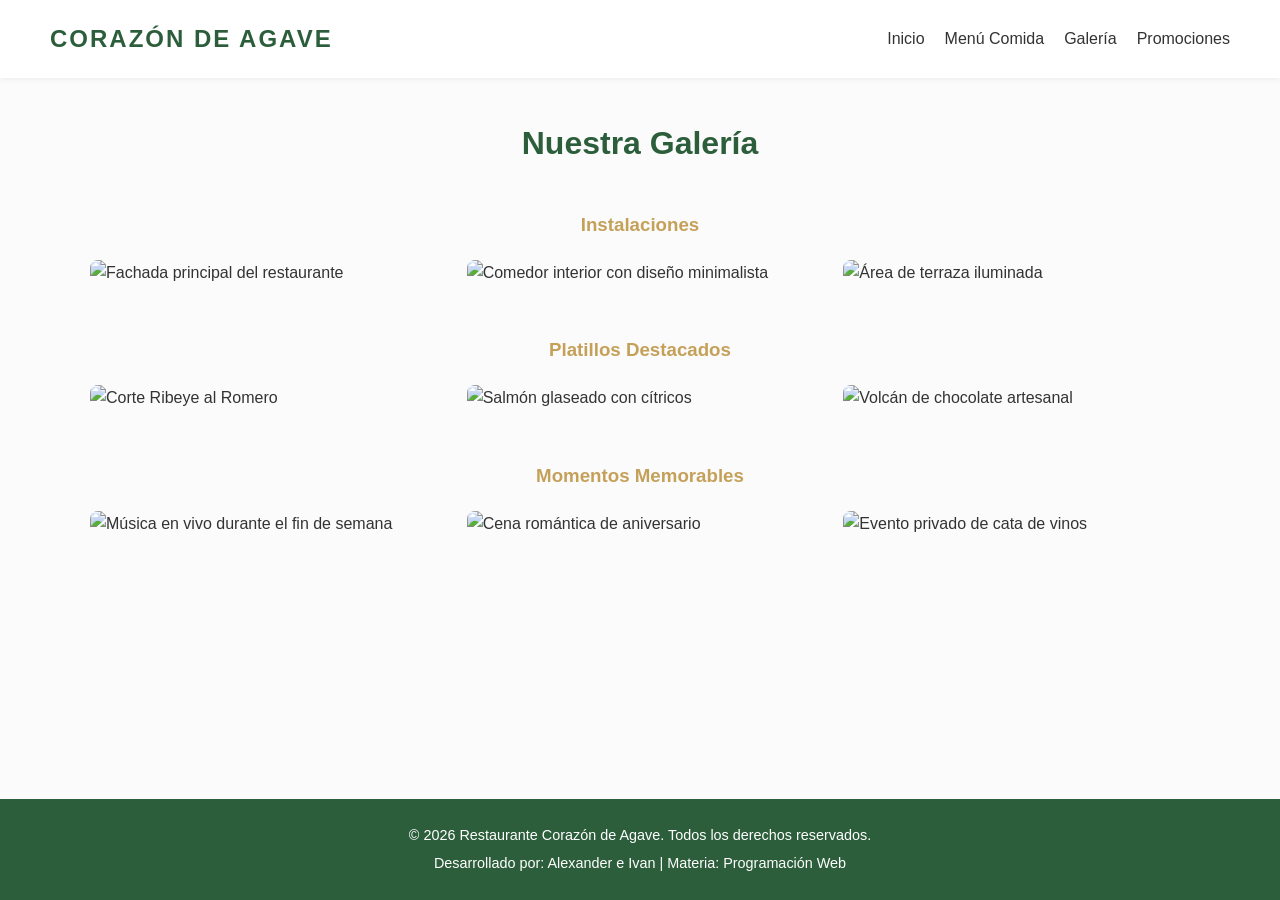
==== inedex de navegacion/galeria.html @ 6e10b938 "inedex ligados" ====
<!DOCTYPE html>
<html lang="es">
<head>
    <meta charset="UTF-8">
    <meta name="viewport" content="width=device-width, initial-scale=1.0">
    <meta name="description" content="Galería del Restaurante Corazón de Agave. Conoce nuestras instalaciones, platillos destacados y eventos especiales.">
    <meta name="author" content="Alexander e Ivan">
    
    <title>Corazón de Agave | Galería</title>
    
    <link rel="stylesheet" href="/css/estilos.css">
</head>
<body>

    <header>
        <h1>Corazón de Agave</h1>
        <nav>
            <ul>
                <li><a href="/index.html">Inicio</a></li>
                <li><a href="/inedex de navegacion/menu.html">Menú Comida</a></li>
                <li><a href="/inedex de navegacion/galeria.html">Galería</a></li>
                <li><a href="/inedex de navegacion/promociones.html">Promociones</a></li>
            </ul>
        </nav>
    </header>

    <main>
        <h2 class="titulo-seccion">Nuestra Galería</h2>
        
        <section style="margin-bottom: 50px;">
            <h3 style="color: var(--color-dorado); margin-bottom: 20px; text-align: center;">Instalaciones</h3>
            <div class="grid-menu">
                <img src="https://via.placeholder.com/400x300" alt="Fachada principal del restaurante" style="width:100%; border-radius: 8px; object-fit: cover;">
                <img src="https://via.placeholder.com/400x300" alt="Comedor interior con diseño minimalista" style="width:100%; border-radius: 8px; object-fit: cover;">
                <img src="https://via.placeholder.com/400x300" alt="Área de terraza iluminada" style="width:100%; border-radius: 8px; object-fit: cover;">
            </div>
        </section>

        <section style="margin-bottom: 50px;">
            <h3 style="color: var(--color-dorado); margin-bottom: 20px; text-align: center;">Platillos Destacados</h3>
            <div class="grid-menu">
                <img src="https://via.placeholder.com/400x300" alt="Corte Ribeye al Romero" style="width:100%; border-radius: 8px; object-fit: cover;">
                <img src="https://via.placeholder.com/400x300" alt="Salmón glaseado con cítricos" style="width:100%; border-radius: 8px; object-fit: cover;">
                <img src="https://via.placeholder.com/400x300" alt="Volcán de chocolate artesanal" style="width:100%; border-radius: 8px; object-fit: cover;">
            </div>
        </section>

        <section>
            <h3 style="color: var(--color-dorado); margin-bottom: 20px; text-align: center;">Momentos Memorables</h3>
            <div class="grid-menu">
                <img src="https://via.placeholder.com/400x300" alt="Música en vivo durante el fin de semana" style="width:100%; border-radius: 8px; object-fit: cover;">
                <img src="https://via.placeholder.com/400x300" alt="Cena romántica de aniversario" style="width:100%; border-radius: 8px; object-fit: cover;">
                <img src="https://via.placeholder.com/400x300" alt="Evento privado de cata de vinos" style="width:100%; border-radius: 8px; object-fit: cover;">
            </div>
        </section>
    </main>

    <footer>
        <p>&copy; 2026 Restaurante Corazón de Agave. Todos los derechos reservados.</p>
        <p>Desarrollado por: Alexander e Ivan | Materia: Programación Web</p>
    </footer>

</body>
</html>
---- css/estilos.css ----
/* Restablecimiento básico para consistencia en navegadores */
* {
    margin: 0;
    padding: 0;
    box-sizing: border-box;
    font-family: 'Helvetica Neue', Helvetica, Arial, sans-serif;
}

/* Variables de color para mantener la elegancia */
:root {
    --color-fondo: #fbfbfb;
    --color-texto: #333333;
    --color-acento: #2c5e3b; /* Verde oscuro / Agave */
    --color-dorado: #c5a059;
}

body {
    background-color: var(--color-fondo);
    color: var(--color-texto);
    line-height: 1.6;
    display: flex;
    flex-direction: column;
    min-height: 100vh; /* Asegura que el footer quede abajo */
}

/* --- ENCABEZADO Y NAVEGACIÓN --- */
header {
    background-color: #ffffff;
    padding: 20px 50px;
    box-shadow: 0 2px 5px rgba(0,0,0,0.05);
    display: flex;
    justify-content: space-between;
    align-items: center;
}

header h1 {
    font-size: 1.5rem;
    color: var(--color-acento);
    letter-spacing: 2px;
    text-transform: uppercase;
}

nav ul {
    list-style: none;
    display: flex;
    gap: 20px;
}

nav ul li a {
    text-decoration: none;
    color: var(--color-texto);
    font-weight: 500;
    transition: color 0.3s ease;
}

nav ul li a:hover {
    color: var(--color-dorado);
}

/* --- CONTENIDO PRINCIPAL --- */
main {
    flex: 1; /* Ocupa el espacio restante */
    padding: 40px 50px;
    max-width: 1200px;
    margin: 0 auto;
    width: 100%;
}

.titulo-seccion {
    text-align: center;
    margin-bottom: 40px;
    font-size: 2rem;
    color: var(--color-acento);
}

/* --- TARJETAS DEL MENÚ --- */
.grid-menu {
    display: grid;
    grid-template-columns: repeat(auto-fit, minmax(300px, 1fr));
    gap: 30px;
}

.tarjeta-platillo {
    background: #ffffff;
    border: 1px solid #eaeaea;
    border-radius: 8px;
    overflow: hidden;
    text-align: center;
    padding-bottom: 20px;
    transition: transform 0.3s ease;
}

.tarjeta-platillo:hover {
    transform: translateY(-5px);
    box-shadow: 0 5px 15px rgba(0,0,0,0.1);
}

.img-platillo {
    width: 100%;
    height: 200px;
    background-color: #e0e0e0; /* Placeholder para la imagen */
    object-fit: cover;
}

.info-platillo {
    padding: 15px;
}

.tamanos-precios {
    list-style: none;
    margin-top: 15px;
    font-size: 0.9rem;
}

.tamanos-precios li {
    display: flex;
    justify-content: space-between;
    padding: 5px 20px;
    border-bottom: 1px solid #f0f0f0;
}

/* --- PIE DE PÁGINA --- */
footer {
    background-color: var(--color-acento);
    color: #ffffff;
    text-align: center;
    padding: 20px;
    margin-top: auto;
}

footer p {
    font-size: 0.9rem;
    margin: 5px 0;
}
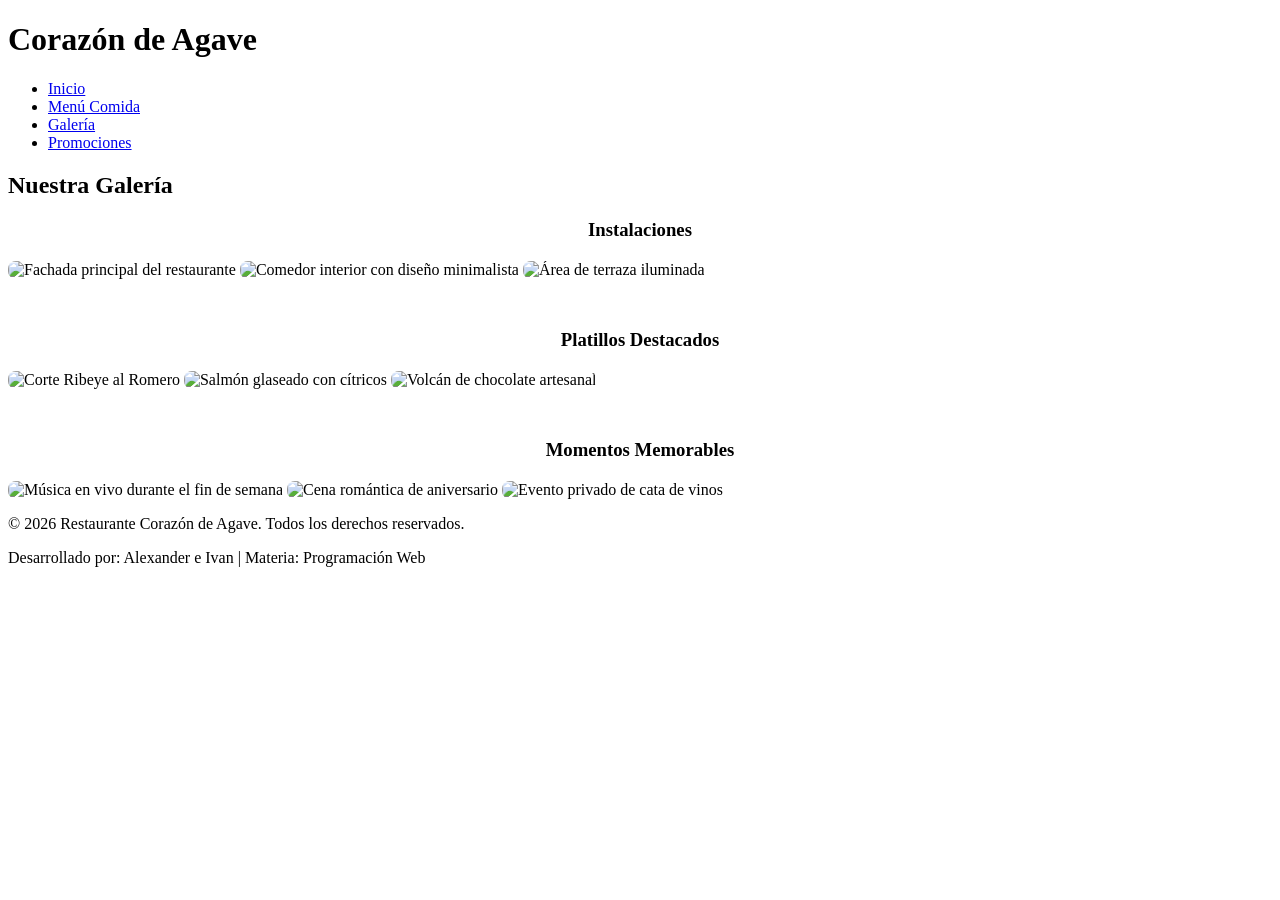
==== commit 31efdab0: "actualizacion inedex ligados" ====
--- a/inedex de navegacion/galeria.html
+++ b/inedex de navegacion/galeria.html
@@ -8,7 +8,7 @@
     
     <title>Corazón de Agave | Galería</title>
     
-    <link rel="stylesheet" href="/css/estilos.css">
+    <link rel="stylesheet" href="css/estilos.css">
 </head>
 <body>
 
@@ -16,10 +16,10 @@
         <h1>Corazón de Agave</h1>
         <nav>
             <ul>
-                <li><a href="/index.html">Inicio</a></li>
-                <li><a href="/inedex de navegacion/menu.html">Menú Comida</a></li>
-                <li><a href="/inedex de navegacion/galeria.html">Galería</a></li>
-                <li><a href="/inedex de navegacion/promociones.html">Promociones</a></li>
+                <li><a href="index.html">Inicio</a></li>
+                <li><a href="inedex de navegacion/menu.html">Menú Comida</a></li>
+                <li><a href="inedex de navegacion/galeria.html">Galería</a></li>
+                <li><a href="inedex de navegacion/promociones.html">Promociones</a></li>
             </ul>
         </nav>
     </header>
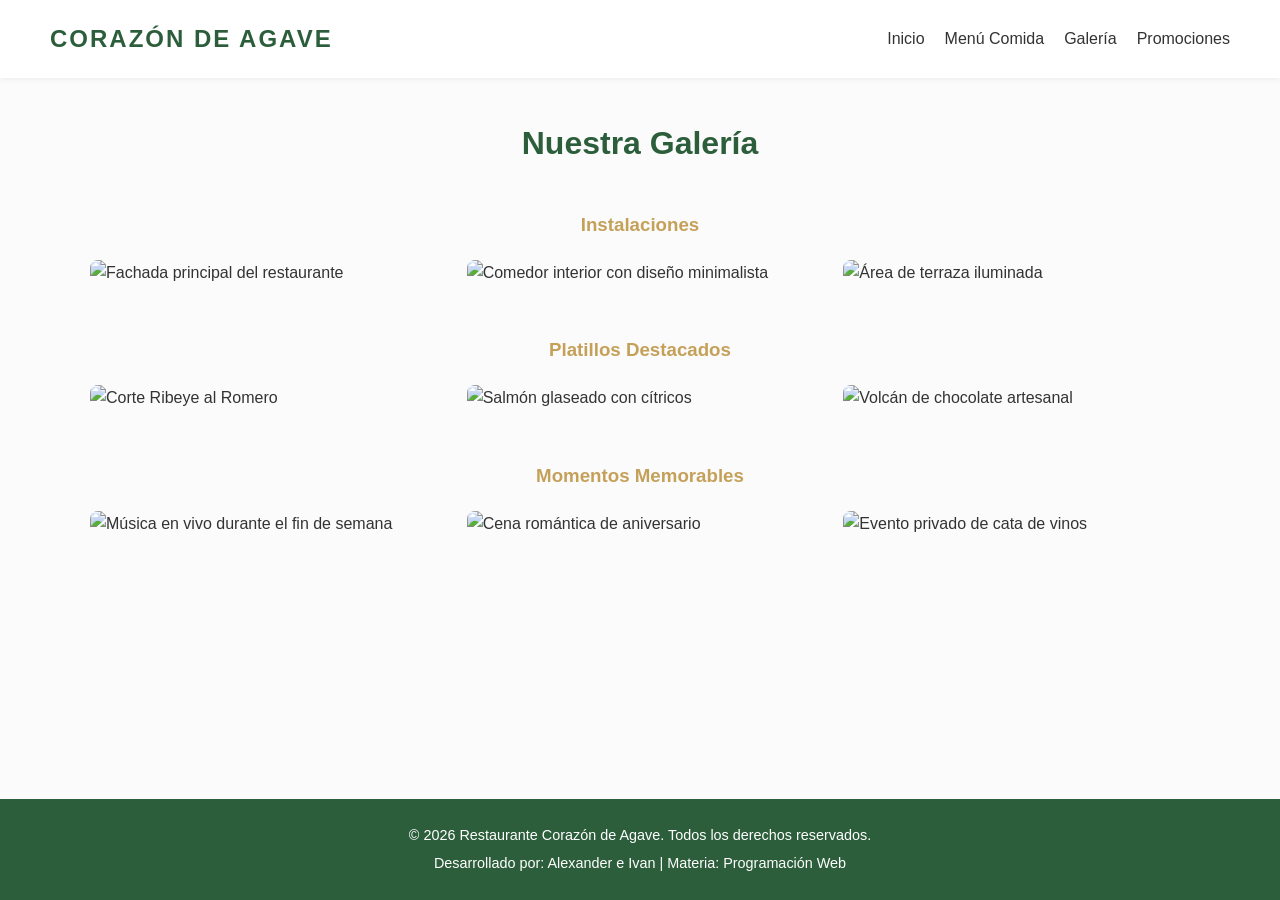
==== commit 222afea3: "actualizacion inedex ligados" ====
--- a/inedex de navegacion/galeria.html
+++ b/inedex de navegacion/galeria.html
@@ -8,7 +8,7 @@
     
     <title>Corazón de Agave | Galería</title>
     
-    <link rel="stylesheet" href="css/estilos.css">
+    <link rel="stylesheet" href="../css/estilos.css">
 </head>
 <body>
 
@@ -16,10 +16,10 @@
         <h1>Corazón de Agave</h1>
         <nav>
             <ul>
-                <li><a href="index.html">Inicio</a></li>
-                <li><a href="inedex de navegacion/menu.html">Menú Comida</a></li>
-                <li><a href="inedex de navegacion/galeria.html">Galería</a></li>
-                <li><a href="inedex de navegacion/promociones.html">Promociones</a></li>
+                <li><a href="../index.html">Inicio</a></li>
+                <li><a href="../inedex de navegacion/menu.html">Menú Comida</a></li>
+                <li><a href="../inedex de navegacion/galeria.html">Galería</a></li>
+                <li><a href="../inedex de navegacion/promociones.html">Promociones</a></li>
             </ul>
         </nav>
     </header>
--- a/css/estilos.css
+++ b/css/estilos.css
@@ -0,0 +1,135 @@
+/* Restablecimiento básico para consistencia en navegadores */
+* {
+    margin: 0;
+    padding: 0;
+    box-sizing: border-box;
+    font-family: 'Helvetica Neue', Helvetica, Arial, sans-serif;
+}
+
+/* Variables de color para mantener la elegancia */
+:root {
+    --color-fondo: #fbfbfb;
+    --color-texto: #333333;
+    --color-acento: #2c5e3b; /* Verde oscuro / Agave */
+    --color-dorado: #c5a059;
+}
+
+body {
+    background-color: var(--color-fondo);
+    color: var(--color-texto);
+    line-height: 1.6;
+    display: flex;
+    flex-direction: column;
+    min-height: 100vh; /* Asegura que el footer quede abajo */
+}
+
+/* --- ENCABEZADO Y NAVEGACIÓN --- */
+header {
+    background-color: #ffffff;
+    padding: 20px 50px;
+    box-shadow: 0 2px 5px rgba(0,0,0,0.05);
+    display: flex;
+    justify-content: space-between;
+    align-items: center;
+}
+
+header h1 {
+    font-size: 1.5rem;
+    color: var(--color-acento);
+    letter-spacing: 2px;
+    text-transform: uppercase;
+}
+
+nav ul {
+    list-style: none;
+    display: flex;
+    gap: 20px;
+}
+
+nav ul li a {
+    text-decoration: none;
+    color: var(--color-texto);
+    font-weight: 500;
+    transition: color 0.3s ease;
+}
+
+nav ul li a:hover {
+    color: var(--color-dorado);
+}
+
+/* --- CONTENIDO PRINCIPAL --- */
+main {
+    flex: 1; /* Ocupa el espacio restante */
+    padding: 40px 50px;
+    max-width: 1200px;
+    margin: 0 auto;
+    width: 100%;
+}
+
+.titulo-seccion {
+    text-align: center;
+    margin-bottom: 40px;
+    font-size: 2rem;
+    color: var(--color-acento);
+}
+
+/* --- TARJETAS DEL MENÚ --- */
+.grid-menu {
+    display: grid;
+    grid-template-columns: repeat(auto-fit, minmax(300px, 1fr));
+    gap: 30px;
+}
+
+.tarjeta-platillo {
+    background: #ffffff;
+    border: 1px solid #eaeaea;
+    border-radius: 8px;
+    overflow: hidden;
+    text-align: center;
+    padding-bottom: 20px;
+    transition: transform 0.3s ease;
+}
+
+.tarjeta-platillo:hover {
+    transform: translateY(-5px);
+    box-shadow: 0 5px 15px rgba(0,0,0,0.1);
+}
+
+.img-platillo {
+    width: 100%;
+    height: 200px;
+    background-color: #e0e0e0; /* Placeholder para la imagen */
+    object-fit: cover;
+}
+
+.info-platillo {
+    padding: 15px;
+}
+
+.tamanos-precios {
+    list-style: none;
+    margin-top: 15px;
+    font-size: 0.9rem;
+}
+
+.tamanos-precios li {
+    display: flex;
+    justify-content: space-between;
+    padding: 5px 20px;
+    border-bottom: 1px solid #f0f0f0;
+}
+
+/* --- PIE DE PÁGINA --- */
+footer {
+    background-color: var(--color-acento);
+    color: #ffffff;
+    text-align: center;
+    padding: 20px;
+    margin-top: auto;
+}
+
+footer p {
+    font-size: 0.9rem;
+    margin: 5px 0;
+}
+
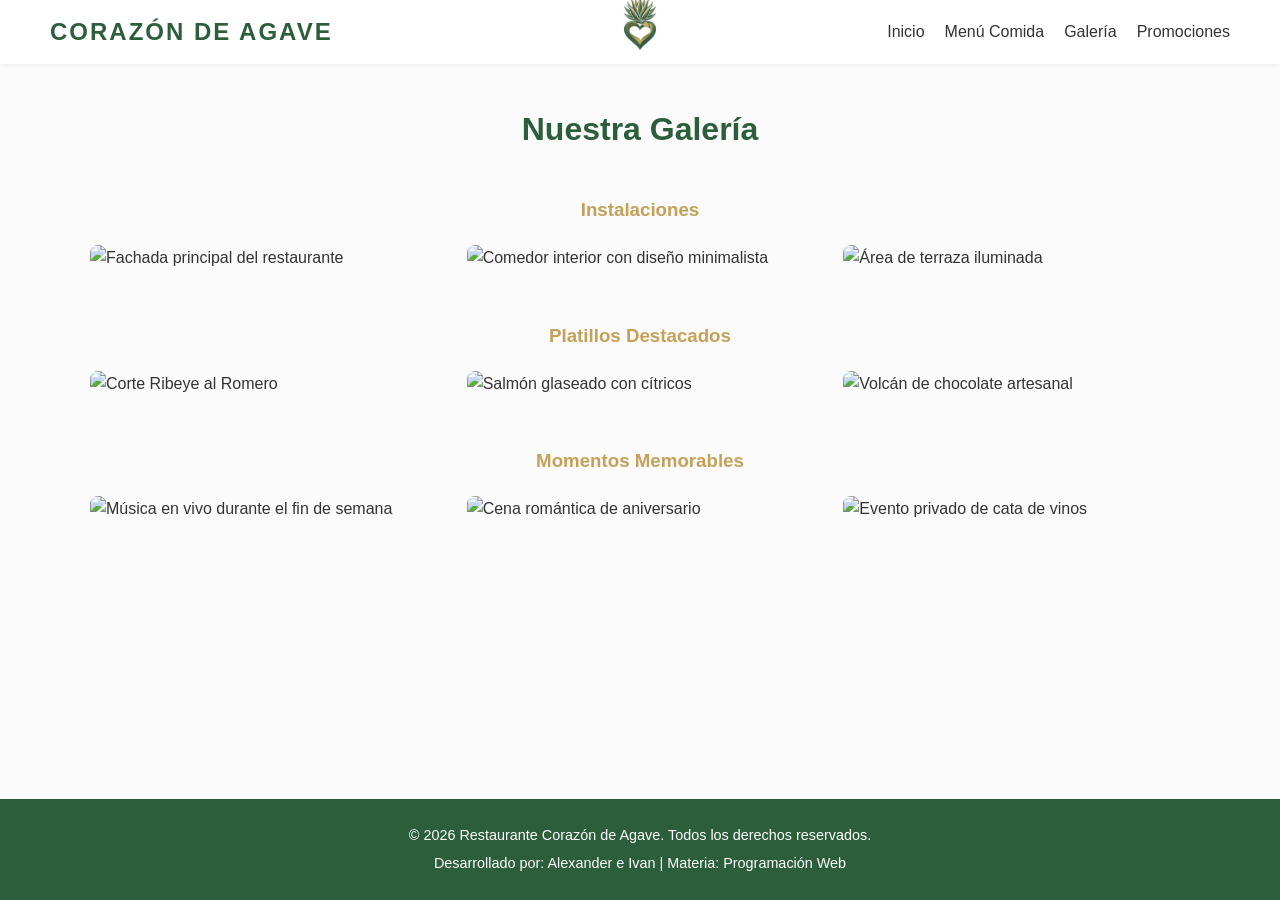
==== commit 8734481d: "logo" ====
--- a/inedex de navegacion/galeria.html
+++ b/inedex de navegacion/galeria.html
@@ -14,6 +14,10 @@
 
     <header>
         <h1>Corazón de Agave</h1>
+
+        <img src="../img/logo-sin-fondo.png" alt="Logo Corazón de Agave" class="logo-header">
+
+
         <nav>
             <ul>
                 <li><a href="../index.html">Inicio</a></li>
--- a/css/estilos.css
+++ b/css/estilos.css
@@ -24,12 +24,16 @@
 }
 
 /* --- ENCABEZADO Y NAVEGACIÓN --- */
+/* --- ENCABEZADO Y NAVEGACIÓN --- */
 header {
     background-color: #ffffff;
-    padding: 20px 50px;
+    padding: 2px 50px;
     box-shadow: 0 2px 5px rgba(0,0,0,0.05);
-    display: flex;
-    justify-content: space-between;
+    
+    /* Cambiamos flex por grid */
+    display: grid;
+    /* Creamos 3 columnas: Izquierda (1 fracción), Centro (automático al logo), Derecha (1 fracción) */
+    grid-template-columns: 1fr auto 1fr; 
     align-items: center;
 }
 
@@ -38,6 +42,22 @@
     color: var(--color-acento);
     letter-spacing: 2px;
     text-transform: uppercase;
+    /* Obligamos al texto a quedarse recargado a la izquierda */
+    justify-self: start; 
+}
+
+.logo-header {
+    padding: 0;
+    /* Centramos el logo en su columna */
+    justify-self: center;
+    height: 60px; /* Ajusta este valor para que el logo se vea proporcional */
+    width: auto;
+    transform: scale(1.8); /* Esto hace el logo 1.8 veces más grande visualmente */
+}
+
+header nav {
+    /* Obligamos a la navegación a quedarse recargada a la derecha */
+    justify-self: end;
 }
 
 nav ul {
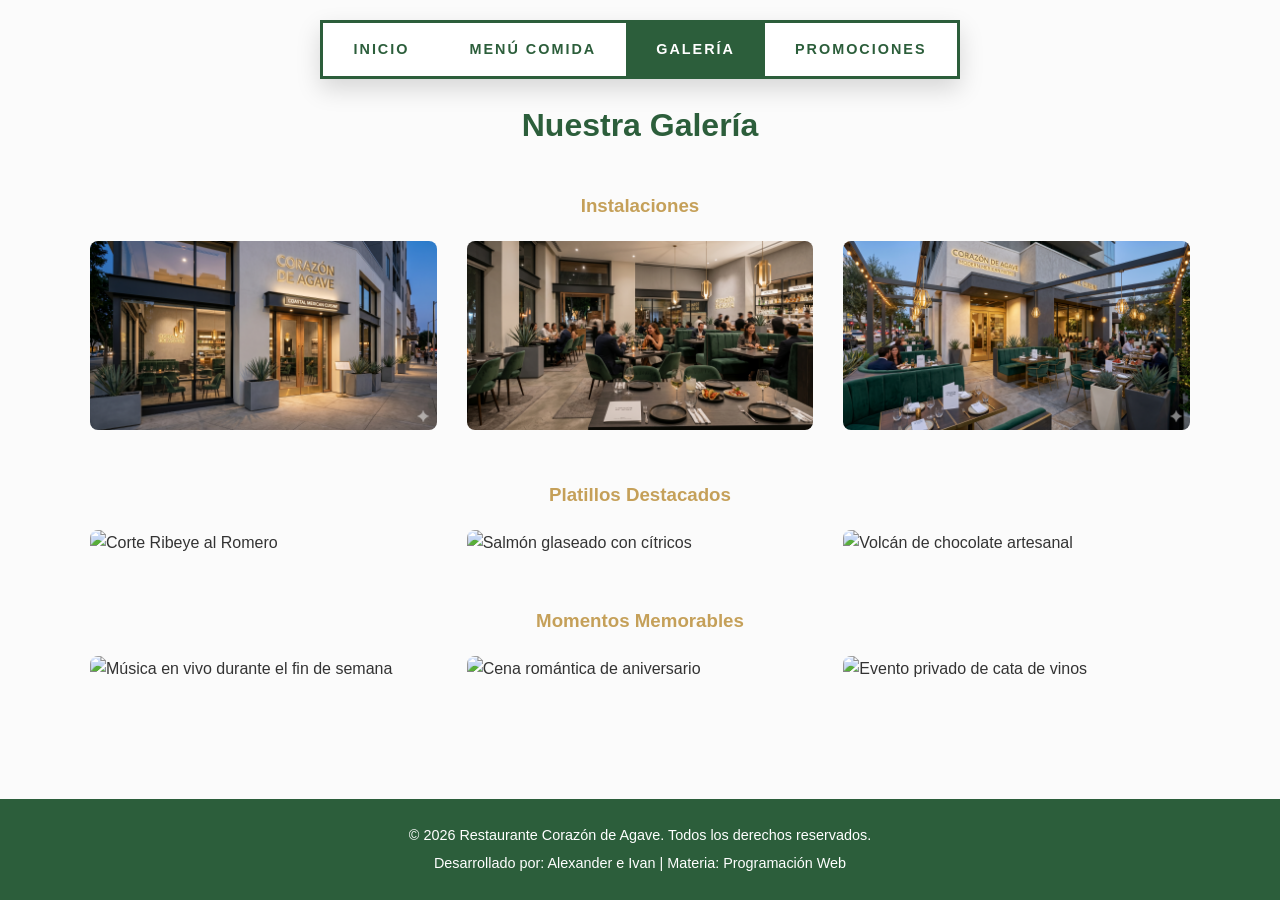
==== commit eee17841: "actualizacion de index inicial y menu de navegacion" ====
--- a/inedex de navegacion/galeria.html
+++ b/inedex de navegacion/galeria.html
@@ -12,17 +12,12 @@
 </head>
 <body>
 
-    <header>
-        <h1>Corazón de Agave</h1>
-
-        <img src="../img/logo-sin-fondo.png" alt="Logo Corazón de Agave" class="logo-header">
-
-
-        <nav>
-            <ul>
+    <header class="header-flotante">
+        <nav class="nav-principal">
+            <ul class="nav-links">
                 <li><a href="../index.html">Inicio</a></li>
                 <li><a href="../inedex de navegacion/menu.html">Menú Comida</a></li>
-                <li><a href="../inedex de navegacion/galeria.html">Galería</a></li>
+                <li><a href="../inedex de navegacion/galeria.html" class="btn-destacado">Galería</a></li>
                 <li><a href="../inedex de navegacion/promociones.html">Promociones</a></li>
             </ul>
         </nav>
@@ -34,9 +29,9 @@
         <section style="margin-bottom: 50px;">
             <h3 style="color: var(--color-dorado); margin-bottom: 20px; text-align: center;">Instalaciones</h3>
             <div class="grid-menu">
-                <img src="https://via.placeholder.com/400x300" alt="Fachada principal del restaurante" style="width:100%; border-radius: 8px; object-fit: cover;">
-                <img src="https://via.placeholder.com/400x300" alt="Comedor interior con diseño minimalista" style="width:100%; border-radius: 8px; object-fit: cover;">
-                <img src="https://via.placeholder.com/400x300" alt="Área de terraza iluminada" style="width:100%; border-radius: 8px; object-fit: cover;">
+                <img src="../img/local-exterior.png" alt="Fachada principal del restaurante" style="width:100%; border-radius: 8px; object-fit: cover;">
+                <img src="../img/local-interior.png" alt="Comedor interior con diseño minimalista" style="width:100%; border-radius: 8px; object-fit: cover;">
+                <img src="../img/local-patio.png" alt="Área de terraza iluminada" style="width:100%; border-radius: 8px; object-fit: cover;">
             </div>
         </section>
 
@@ -65,4 +60,4 @@
     </footer>
 
 </body>
-</html>
+</html>
--- a/css/estilos.css
+++ b/css/estilos.css
@@ -1,4 +1,4 @@
-/* Restablecimiento básico para consistencia en navegadores */
+/* Restablecimiento básico para consistencia en navegadores  */
 * {
     margin: 0;
     padding: 0;
@@ -23,64 +23,175 @@
     min-height: 100vh; /* Asegura que el footer quede abajo */
 }
 
-/* --- ENCABEZADO Y NAVEGACIÓN --- */
-/* --- ENCABEZADO Y NAVEGACIÓN --- */
-header {
+/* --- ENCABEZADO Y NAVEGACIÓN FLOTANTE --- */
+
+.header-flotante {
+    position: fixed; /* Mantiene el menú pegado arriba al hacer scroll */
+    top: 20px; /* Separación del borde superior de la pantalla */
+    left: 0;
+    width: 100%;
+    display: flex;
+    justify-content: center; /* Centra la barra de navegación horizontalmente */
+    z-index: 1000; /* Asegura que el menú esté siempre por encima de las fotos */
+    pointer-events: none; /* Evita que el contenedor invisible bloquee los clics en la página */
+}
+
+.nav-principal {
     background-color: #ffffff;
-    padding: 2px 50px;
-    box-shadow: 0 2px 5px rgba(0,0,0,0.05);
-    
-    /* Cambiamos flex por grid */
-    display: grid;
-    /* Creamos 3 columnas: Izquierda (1 fracción), Centro (automático al logo), Derecha (1 fracción) */
-    grid-template-columns: 1fr auto 1fr; 
-    align-items: center;
-}
-
-header h1 {
-    font-size: 1.5rem;
-    color: var(--color-acento);
+    border: 3px solid var(--color-acento); /* Borde color verde agave */
+    box-shadow: 0 10px 25px rgba(0,0,0,0.15); /* Sombra elegante para dar profundidad */
+    pointer-events: auto; /* Reactiva los clics solo dentro de la barra blanca */
+    display: flex;
+}
+
+.nav-links {
+    list-style: none;
+    display: flex; /* Flexbox para alinear los enlaces en fila */
+    margin: 0;
+    padding: 0;
+}
+
+.nav-links li {
+    display: flex;
+}
+
+.nav-links a {
+    text-decoration: none;
+    color: var(--color-acento); /* Letras en verde agave */
+    font-weight: 600;
+    font-size: 0.9rem;
     letter-spacing: 2px;
     text-transform: uppercase;
-    /* Obligamos al texto a quedarse recargado a la izquierda */
-    justify-self: start; 
-}
-
-.logo-header {
-    padding: 0;
-    /* Centramos el logo en su columna */
-    justify-self: center;
-    height: 60px; /* Ajusta este valor para que el logo se vea proporcional */
-    width: auto;
-    transform: scale(1.8); /* Esto hace el logo 1.8 veces más grande visualmente */
-}
-
-header nav {
-    /* Obligamos a la navegación a quedarse recargada a la derecha */
-    justify-self: end;
-}
-
-nav ul {
-    list-style: none;
-    display: flex;
-    gap: 20px;
-}
-
-nav ul li a {
-    text-decoration: none;
-    color: var(--color-texto);
-    font-weight: 500;
-    transition: color 0.3s ease;
-}
-
-nav ul li a:hover {
+    padding: 15px 30px; /* Espaciado interno de los botones */
+    display: flex;
+    align-items: center;
+    transition: all 0.3s ease;
+}
+
+/* Efecto al pasar el mouse sobre los enlaces normales */
+.nav-links a:hover {
     color: var(--color-dorado);
+    background-color: #f5f5f5; /* Un fondo gris muy sutil al pasar el mouse */
+}
+
+/* Estilo especial para el botón activo/destacado */
+.nav-links .btn-destacado {
+    background-color: var(--color-acento); /* Fondo verde agave */
+    color: #ffffff; /* Texto blanco */
+}
+
+.nav-links .btn-destacado:hover {
+    background-color: var(--color-dorado); /* Cambia a dorado al pasar el mouse */
+    color: #ffffff;
+}
+
+/* =========================================
+   ESTILOS DEL SLIDER (PÁGINA DE INICIO)
+   ========================================= */
+
+.main-inicio {
+    padding: 0; /* Quitamos el padding para que el slider toque los bordes */
+    max-width: 100%;
+    flex: 1;
+    display: flex;
+    flex-direction: column;
+}
+
+.slider-contenedor {
+    position: relative;
+    width: 100%;
+    /* Calcula el alto total de la pantalla menos el alto aproximado del header */
+    min-height: calc(100vh - 80px); 
+    overflow: hidden;
+    display: flex;
+    align-items: center;
+    justify-content: center;
+}
+
+.slider-bg {
+    position: absolute;
+    top: 0; 
+    left: 0; 
+    width: 100%; 
+    height: 100%;
+    background-size: cover;
+    background-position: center;
+    transition: background-image 0.8s ease-in-out; /* Efecto suave al cambiar imagen */
+    z-index: 1;
+}
+
+.overlay-filtro {
+    position: absolute;
+    top: 0; 
+    left: 0; 
+    width: 100%; 
+    height: 100%;
+    background-color: rgba(0, 0, 0, 0.5); /* Filtro negro al 50% de opacidad */
+    z-index: 2;
+}
+
+.contenido-hero {
+    position: relative;
+    z-index: 3;
+    text-align: center;
+    color: #ffffff;
+    display: flex;
+    flex-direction: column;
+    align-items: center;
+}
+
+.logo-hero {
+    width: 350px; /* Ajusta el tamaño de tu logo aquí */
+    height: auto;
+    margin-bottom: 20px;
+    filter: drop-shadow(0px 4px 6px rgba(0,0,0,0.5));
+}
+
+.titulo-hero {
+    font-size: 4rem; /* Tamaño de letra grande */
+    letter-spacing: 5px;
+    margin-bottom: 10px;
+    text-shadow: 2px 2px 10px rgba(0,0,0,0.8);
+}
+
+.subtitulo-hero {
+    font-size: 1.5rem;
+    letter-spacing: 3px;
+    text-shadow: 1px 1px 5px rgba(0,0,0,0.8);
+}
+
+/* Estilos de las flechas */
+.slider-btn {
+    position: absolute;
+    top: 50%;
+    transform: translateY(-50%);
+    z-index: 4;
+    background: transparent;
+    color: rgba(255, 255, 255, 0.7);
+    border: none;
+    font-size: 3rem;
+    padding: 20px;
+    cursor: pointer;
+    transition: color 0.3s ease, transform 0.3s ease;
+}
+
+.slider-btn:hover {
+    color: #ffffff;
+    transform: translateY(-50%) scale(1.2); /* Efecto de crecer un poco al pasar el mouse */
+}
+
+.btn-izq {
+    left: 20px;
+}
+
+.btn-der {
+    right: 20px;
 }
 
 /* --- CONTENIDO PRINCIPAL --- */
 main {
     flex: 1; /* Ocupa el espacio restante */
-    padding: 40px 50px;
+    padding: 100px 50px 40px 50px; /* Ajustado para que el texto no quede tapado por el menú flotante */
     max-width: 1200px;
     margin: 0 auto;
     width: 100%;
@@ -151,5 +262,4 @@
 footer p {
     font-size: 0.9rem;
     margin: 5px 0;
-}
-
+}
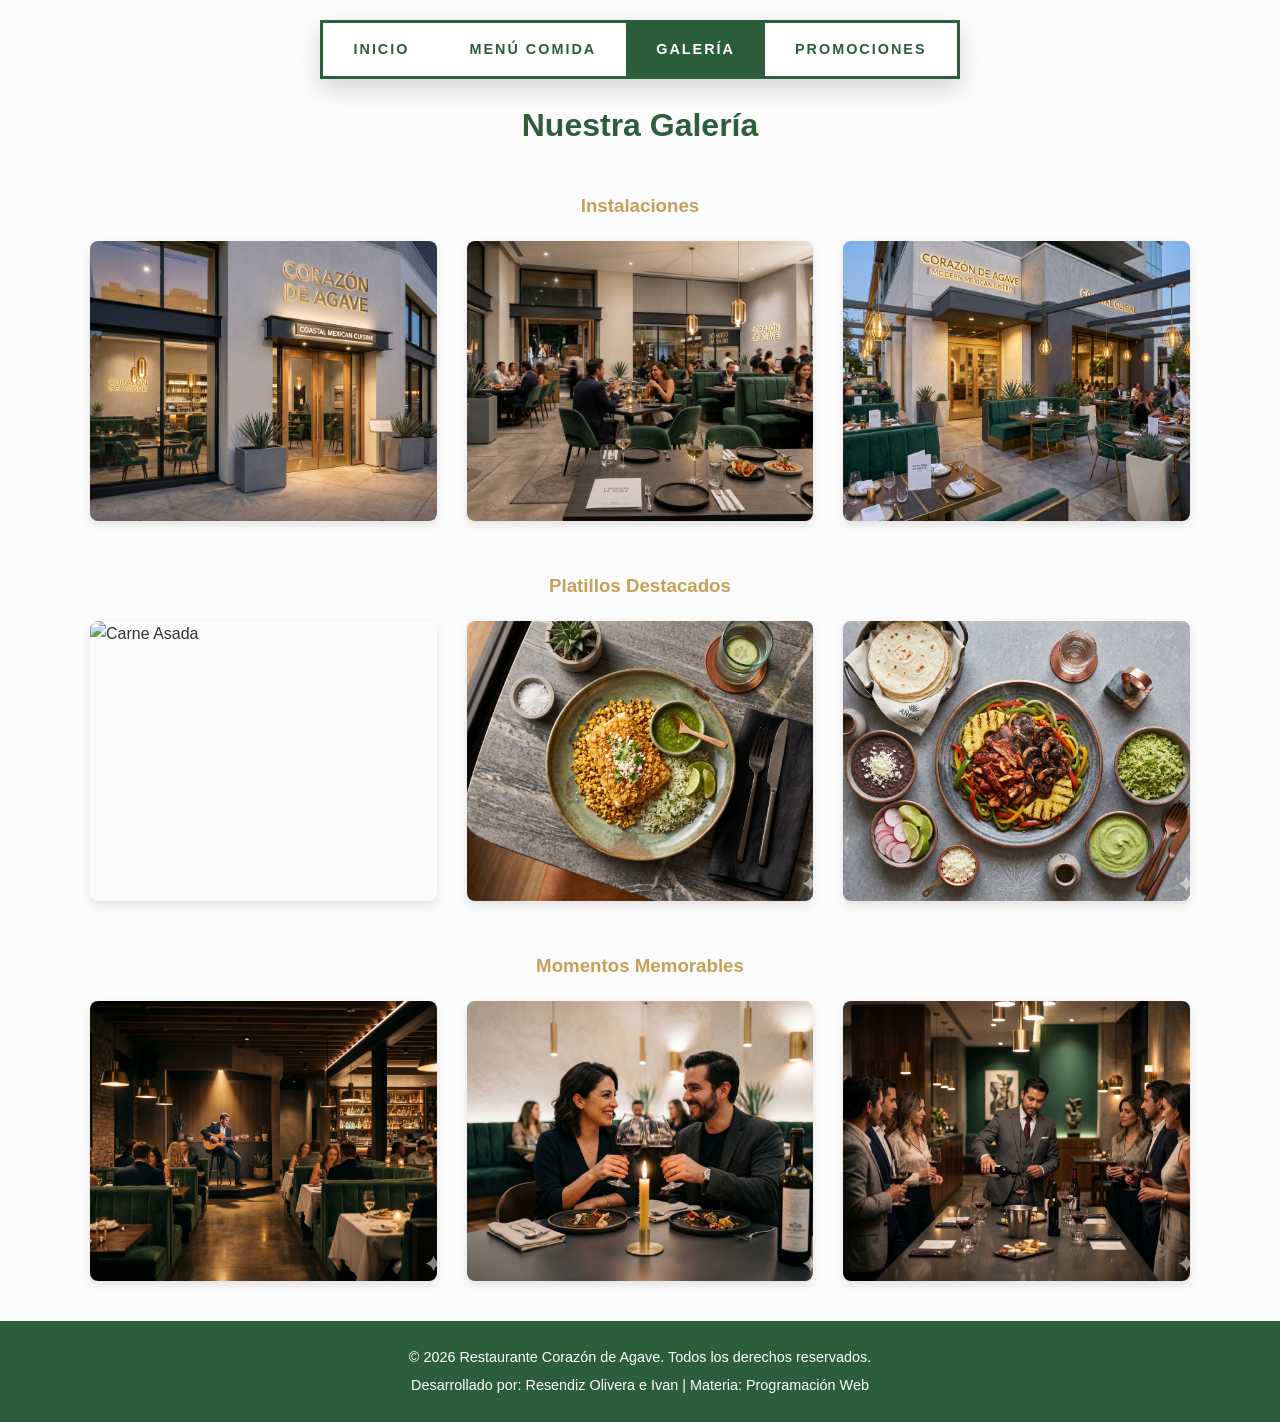
==== commit dd4ec302: "Actualizacion de galeria" ====
--- a/inedex de navegacion/galeria.html
+++ b/inedex de navegacion/galeria.html
@@ -4,7 +4,7 @@
     <meta charset="UTF-8">
     <meta name="viewport" content="width=device-width, initial-scale=1.0">
     <meta name="description" content="Galería del Restaurante Corazón de Agave. Conoce nuestras instalaciones, platillos destacados y eventos especiales.">
-    <meta name="author" content="Alexander e Ivan">
+    <meta name="author" content="Resendiz Olivera e Ivan">
     
     <title>Corazón de Agave | Galería</title>
     
@@ -26,37 +26,97 @@
     <main>
         <h2 class="titulo-seccion">Nuestra Galería</h2>
         
+        <!-- SECCIÓN 1: INSTALACIONES -->
         <section style="margin-bottom: 50px;">
             <h3 style="color: var(--color-dorado); margin-bottom: 20px; text-align: center;">Instalaciones</h3>
             <div class="grid-menu">
-                <img src="../img/local-exterior.png" alt="Fachada principal del restaurante" style="width:100%; border-radius: 8px; object-fit: cover;">
-                <img src="../img/local-interior.png" alt="Comedor interior con diseño minimalista" style="width:100%; border-radius: 8px; object-fit: cover;">
-                <img src="../img/local-patio.png" alt="Área de terraza iluminada" style="width:100%; border-radius: 8px; object-fit: cover;">
+                
+                <div class="galeria-item">
+                    <img src="../img/local-exterior.png" alt="Fachada principal del restaurante">
+                    <div class="galeria-overlay">
+                        <p>Nuestra elegante fachada, iluminada para recibirte en tus mejores noches.</p>
+                    </div>
+                </div>
+
+                <div class="galeria-item">
+                    <img src="../img/local-interior.png" alt="Comedor interior con diseño minimalista">
+                    <div class="galeria-overlay">
+                        <p>Un salón principal diseñado con toques minimalistas y un ambiente cálido.</p>
+                    </div>
+                </div>
+
+                <div class="galeria-item">
+                    <img src="../img/local-patio.png" alt="Área de terraza iluminada">
+                    <div class="galeria-overlay">
+                        <p>Nuestra terraza al aire libre, perfecta para disfrutar de un clima agradable y excelente compañía.</p>
+                    </div>
+                </div>
+
             </div>
         </section>
 
+        <!-- SECCIÓN 2: PLATILLOS DESTACADOS -->
         <section style="margin-bottom: 50px;">
             <h3 style="color: var(--color-dorado); margin-bottom: 20px; text-align: center;">Platillos Destacados</h3>
             <div class="grid-menu">
-                <img src="https://via.placeholder.com/400x300" alt="Corte Ribeye al Romero" style="width:100%; border-radius: 8px; object-fit: cover;">
-                <img src="https://via.placeholder.com/400x300" alt="Salmón glaseado con cítricos" style="width:100%; border-radius: 8px; object-fit: cover;">
-                <img src="https://via.placeholder.com/400x300" alt="Volcán de chocolate artesanal" style="width:100%; border-radius: 8px; object-fit: cover;">
+                
+                <div class="galeria-item">
+                    <img src="../img/carne-asada.png" alt="Carne Asada">
+                    <div class="galeria-overlay">
+                        <p>Nuestra exquisita Carne Asada, preparada con cortes premium y sazón tradicional.</p>
+                    </div>
+                </div>
+
+                <div class="galeria-item">
+                    <img src="../img/pescado-encornflecado.png" alt="Pescado Encornflecado">
+                    <div class="galeria-overlay">
+                        <p>Pesca del día con una costra crujiente y dorada, un toque costero inigualable.</p>
+                    </div>
+                </div>
+
+                <div class="galeria-item">
+                    <img src="../img/fajitas-añejo.png" alt="Fajitas Añejo">
+                    <div class="galeria-overlay">
+                        <p>Jugosas Fajitas Añejo, servidas en su punto exacto para deleitar tu paladar.</p>
+                    </div>
+                </div>
+
             </div>
         </section>
 
+        <!-- SECCIÓN 3: MOMENTOS MEMORABLES -->
         <section>
             <h3 style="color: var(--color-dorado); margin-bottom: 20px; text-align: center;">Momentos Memorables</h3>
             <div class="grid-menu">
-                <img src="https://via.placeholder.com/400x300" alt="Música en vivo durante el fin de semana" style="width:100%; border-radius: 8px; object-fit: cover;">
-                <img src="https://via.placeholder.com/400x300" alt="Cena romántica de aniversario" style="width:100%; border-radius: 8px; object-fit: cover;">
-                <img src="https://via.placeholder.com/400x300" alt="Evento privado de cata de vinos" style="width:100%; border-radius: 8px; object-fit: cover;">
+                
+                <div class="galeria-item">
+                    <img src="../img/musica-en-vivo.png" alt="Música en vivo durante el fin de semana">
+                    <div class="galeria-overlay">
+                        <p>Noches inolvidables acompañadas de la mejor selección de música en vivo.</p>
+                    </div>
+                </div>
+
+                <div class="galeria-item">
+                    <img src="../img/cena-aniversario.png" alt="Cena romántica de aniversario">
+                    <div class="galeria-overlay">
+                        <p>Cuidamos cada detalle para que tus fechas especiales sean verdaderamente mágicas.</p>
+                    </div>
+                </div>
+
+                <div class="galeria-item">
+                    <img src="../img/cata-vinos.png" alt="Evento privado de cata de vinos">
+                    <div class="galeria-overlay">
+                        <p>Descubre nuevas notas y sabores en nuestras exclusivas catas guiadas por sommeliers.</p>
+                    </div>
+                </div>
+
             </div>
         </section>
     </main>
 
     <footer>
         <p>&copy; 2026 Restaurante Corazón de Agave. Todos los derechos reservados.</p>
-        <p>Desarrollado por: Alexander e Ivan | Materia: Programación Web</p>
+        <p>Desarrollado por: Resendiz Olivera e Ivan | Materia: Programación Web</p>
     </footer>
 
 </body>
--- a/css/estilos.css
+++ b/css/estilos.css
@@ -1,4 +1,19 @@
-/* Restablecimiento básico para consistencia en navegadores  */
+/* =========================================================
+   HOJA DE ESTILOS - CORAZÓN DE AGAVE
+   =========================================================
+   ÍNDICE:
+   1. Configuración Global y Variables
+   2. Estructura Base (Main, Footer)
+   3. Navegación Flotante (Header)
+   4. Slider Principal (Hero)
+   5. Componentes Reutilizables (Títulos, Botones, Textos)
+   6. Tarjetas de Menú y Galería (Grid y Overlay)
+   7. Secciones Específicas (Equipo, Comentarios, Reservas)
+   ========================================================= */
+
+/* =========================================
+   1. CONFIGURACIÓN GLOBAL Y VARIABLES
+   ========================================= */
 * {
     margin: 0;
     padding: 0;
@@ -6,7 +21,6 @@
     font-family: 'Helvetica Neue', Helvetica, Arial, sans-serif;
 }
 
-/* Variables de color para mantener la elegancia */
 :root {
     --color-fondo: #fbfbfb;
     --color-texto: #333333;
@@ -14,39 +28,76 @@
     --color-dorado: #c5a059;
 }
 
+html {
+    scroll-behavior: smooth; /* Desplazamiento suave para enlaces internos */
+}
+
 body {
     background-color: var(--color-fondo);
     color: var(--color-texto);
     line-height: 1.6;
     display: flex;
     flex-direction: column;
-    min-height: 100vh; /* Asegura que el footer quede abajo */
-}
-
-/* --- ENCABEZADO Y NAVEGACIÓN FLOTANTE --- */
-
+    min-height: 100vh; 
+}
+
+/* =========================================
+   2. ESTRUCTURA BASE
+   ========================================= */
+main {
+    flex: 1; 
+    padding: 100px 50px 40px 50px; 
+    max-width: 1200px;
+    margin: 0 auto;
+    width: 100%;
+}
+
+.main-inicio {
+    padding: 0; 
+    max-width: 100%;
+    flex: 1;
+    display: flex;
+    flex-direction: column;
+}
+
+footer {
+    background-color: var(--color-acento);
+    color: #ffffff;
+    text-align: center;
+    padding: 20px;
+    margin-top: auto;
+}
+
+footer p {
+    font-size: 0.9rem;
+    margin: 5px 0;
+}
+
+/* =========================================
+   3. NAVEGACIÓN FLOTANTE
+   ========================================= */
 .header-flotante {
-    position: fixed; /* Mantiene el menú pegado arriba al hacer scroll */
-    top: 20px; /* Separación del borde superior de la pantalla */
+    position: fixed; 
+    top: 20px; 
     left: 0;
     width: 100%;
     display: flex;
-    justify-content: center; /* Centra la barra de navegación horizontalmente */
-    z-index: 1000; /* Asegura que el menú esté siempre por encima de las fotos */
-    pointer-events: none; /* Evita que el contenedor invisible bloquee los clics en la página */
+    justify-content: center; 
+    z-index: 1000; 
+    pointer-events: none; 
 }
 
 .nav-principal {
     background-color: #ffffff;
-    border: 3px solid var(--color-acento); /* Borde color verde agave */
-    box-shadow: 0 10px 25px rgba(0,0,0,0.15); /* Sombra elegante para dar profundidad */
-    pointer-events: auto; /* Reactiva los clics solo dentro de la barra blanca */
+    border: 3px solid var(--color-acento); 
+    box-shadow: 0 10px 25px rgba(0,0,0,0.15); 
+    pointer-events: auto; 
     display: flex;
 }
 
 .nav-links {
     list-style: none;
-    display: flex; /* Flexbox para alinear los enlaces en fila */
+    display: flex; 
     margin: 0;
     padding: 0;
 }
@@ -57,50 +108,38 @@
 
 .nav-links a {
     text-decoration: none;
-    color: var(--color-acento); /* Letras en verde agave */
+    color: var(--color-acento); 
     font-weight: 600;
     font-size: 0.9rem;
     letter-spacing: 2px;
     text-transform: uppercase;
-    padding: 15px 30px; /* Espaciado interno de los botones */
+    padding: 15px 30px; 
     display: flex;
     align-items: center;
     transition: all 0.3s ease;
 }
 
-/* Efecto al pasar el mouse sobre los enlaces normales */
 .nav-links a:hover {
     color: var(--color-dorado);
-    background-color: #f5f5f5; /* Un fondo gris muy sutil al pasar el mouse */
-}
-
-/* Estilo especial para el botón activo/destacado */
+    background-color: #f5f5f5; 
+}
+
 .nav-links .btn-destacado {
-    background-color: var(--color-acento); /* Fondo verde agave */
-    color: #ffffff; /* Texto blanco */
+    background-color: var(--color-acento); 
+    color: #ffffff; 
 }
 
 .nav-links .btn-destacado:hover {
-    background-color: var(--color-dorado); /* Cambia a dorado al pasar el mouse */
+    background-color: var(--color-dorado); 
     color: #ffffff;
 }
 
 /* =========================================
-   ESTILOS DEL SLIDER (PÁGINA DE INICIO)
-   ========================================= */
-
-.main-inicio {
-    padding: 0; /* Quitamos el padding para que el slider toque los bordes */
-    max-width: 100%;
-    flex: 1;
-    display: flex;
-    flex-direction: column;
-}
-
+   4. SLIDER PRINCIPAL (HERO)
+   ========================================= */
 .slider-contenedor {
     position: relative;
     width: 100%;
-    /* Calcula el alto total de la pantalla menos el alto aproximado del header */
     min-height: calc(100vh - 80px); 
     overflow: hidden;
     display: flex;
@@ -110,23 +149,17 @@
 
 .slider-bg {
     position: absolute;
-    top: 0; 
-    left: 0; 
-    width: 100%; 
-    height: 100%;
+    top: 0; left: 0; width: 100%; height: 100%;
     background-size: cover;
     background-position: center;
-    transition: background-image 0.8s ease-in-out; /* Efecto suave al cambiar imagen */
+    transition: background-image 0.8s ease-in-out; 
     z-index: 1;
 }
 
 .overlay-filtro {
     position: absolute;
-    top: 0; 
-    left: 0; 
-    width: 100%; 
-    height: 100%;
-    background-color: rgba(0, 0, 0, 0.5); /* Filtro negro al 50% de opacidad */
+    top: 0; left: 0; width: 100%; height: 100%;
+    background-color: rgba(0, 0, 0, 0.5); 
     z-index: 2;
 }
 
@@ -141,14 +174,15 @@
 }
 
 .logo-hero {
-    width: 350px; /* Ajusta el tamaño de tu logo aquí */
+    width: 350px; 
     height: auto;
-    margin-bottom: 20px;
+    margin-top: 20%;
+    margin-bottom: -35px;
     filter: drop-shadow(0px 4px 6px rgba(0,0,0,0.5));
 }
 
 .titulo-hero {
-    font-size: 4rem; /* Tamaño de letra grande */
+    font-size: 4rem; 
     letter-spacing: 5px;
     margin-bottom: 10px;
     text-shadow: 2px 2px 10px rgba(0,0,0,0.8);
@@ -160,7 +194,6 @@
     text-shadow: 1px 1px 5px rgba(0,0,0,0.8);
 }
 
-/* Estilos de las flechas */
 .slider-btn {
     position: absolute;
     top: 50%;
@@ -177,24 +210,24 @@
 
 .slider-btn:hover {
     color: #ffffff;
-    transform: translateY(-50%) scale(1.2); /* Efecto de crecer un poco al pasar el mouse */
-}
-
-.btn-izq {
-    left: 20px;
-}
-
-.btn-der {
-    right: 20px;
-}
-
-/* --- CONTENIDO PRINCIPAL --- */
-main {
-    flex: 1; /* Ocupa el espacio restante */
-    padding: 100px 50px 40px 50px; /* Ajustado para que el texto no quede tapado por el menú flotante */
-    max-width: 1200px;
+    transform: translateY(-50%) scale(1.2); 
+}
+
+.btn-izq { left: 20px; }
+.btn-der { right: 20px; }
+
+/* =========================================
+   5. COMPONENTES REUTILIZABLES
+   ========================================= */
+.seccion-info {
+    padding: 80px 50px;
+    width: 100%;
+}
+
+.contenedor-centrado {
+    max-width: 900px;
     margin: 0 auto;
-    width: 100%;
+    text-align: center;
 }
 
 .titulo-seccion {
@@ -204,13 +237,47 @@
     color: var(--color-acento);
 }
 
-/* --- TARJETAS DEL MENÚ --- */
+.texto-presentacion {
+    font-size: 1.2rem;
+    line-height: 1.8;
+    color: #555;
+}
+
+.bg-gris { background-color: #f9f9f9; }
+.bg-crema { background-color: #f7f3ec; } 
+.color-blanco { color: #ffffff !important; }
+
+/* Botón de la imagen principal */
+.btn-hero-reserva {
+    margin-top: 40px;
+    padding: 15px 35px;
+    background-color: transparent; 
+    color: #ffffff; 
+    border: 2px solid #ffffff; 
+    font-size: 1rem;
+    font-weight: bold;
+    text-transform: uppercase;
+    letter-spacing: 2px;
+    text-decoration: none;
+    transition: all 0.3s ease;
+}
+
+.btn-hero-reserva:hover {
+    background-color: var(--color-dorado); 
+    border-color: var(--color-dorado);
+    transform: translateY(-5px); 
+}
+
+/* =========================================
+   6. TARJETAS DE MENÚ Y GALERÍA
+   ========================================= */
 .grid-menu {
     display: grid;
     grid-template-columns: repeat(auto-fit, minmax(300px, 1fr));
     gap: 30px;
 }
 
+/* Tarjetas normales (Menú Comida) */
 .tarjeta-platillo {
     background: #ffffff;
     border: 1px solid #eaeaea;
@@ -229,13 +296,11 @@
 .img-platillo {
     width: 100%;
     height: 200px;
-    background-color: #e0e0e0; /* Placeholder para la imagen */
+    background-color: #e0e0e0; 
     object-fit: cover;
 }
 
-.info-platillo {
-    padding: 15px;
-}
+.info-platillo { padding: 15px; }
 
 .tamanos-precios {
     list-style: none;
@@ -250,16 +315,201 @@
     border-bottom: 1px solid #f0f0f0;
 }
 
-/* --- PIE DE PÁGINA --- */
-footer {
+/* Galería con Efecto Hover / Overlay */
+.galeria-item {
+    position: relative;
+    border-radius: 8px;
+    overflow: hidden; 
+    cursor: pointer;
+    box-shadow: 0 4px 10px rgba(0,0,0,0.1);
+    height: 280px; /* <--- CORRECCIÓN DE ALTURA PARA EVITAR IMÁGENES ALARGADAS */
+}
+
+.galeria-item img {
+    width: 100%;
+    height: 100%;
+    object-fit: cover;
+    display: block;
+    transition: transform 0.6s ease; 
+}
+
+.galeria-overlay {
+    position: absolute;
+    top: 0; left: 0; width: 100%; height: 100%;
+    background-color: rgba(0, 0, 0, 0.75); 
+    color: #ffffff;
+    display: flex;
+    align-items: center;
+    justify-content: center;
+    padding: 30px;
+    text-align: center;
+    opacity: 0; 
+    transition: opacity 0.4s ease; 
+}
+
+.galeria-overlay p {
+    font-size: 1.1rem;
+    font-weight: 500;
+    line-height: 1.5;
+    transform: translateY(20px); 
+    transition: transform 0.4s ease; 
+}
+
+.galeria-item:hover img { transform: scale(1.1); }
+.galeria-item:hover .galeria-overlay { opacity: 1; }
+.galeria-item:hover .galeria-overlay p { transform: translateY(0); }
+
+/* =========================================
+   7. SECCIONES ESPECÍFICAS (INICIO)
+   ========================================= */
+
+/* --- Equipo --- */
+.grid-equipo {
+    display: grid;
+    grid-template-columns: repeat(auto-fit, minmax(200px, 1fr));
+    gap: 40px;
+    max-width: 1200px;
+    margin: 0 auto;
+    text-align: center;
+}
+
+.img-equipo {
+    width: 180px;
+    height: 180px;
+    border-radius: 50%; 
+    object-fit: cover;
+    margin-bottom: 15px;
+    border: 4px solid var(--color-dorado);
+}
+
+.tarjeta-equipo h4 { color: var(--color-acento); font-size: 1.2rem; }
+.tarjeta-equipo p { color: #777; font-size: 0.9rem; font-weight: bold; text-transform: uppercase;}
+
+/* --- Galería Rápida (Inicio) --- */
+.grid-galeria-home {
+    display: grid;
+    grid-template-columns: repeat(auto-fit, minmax(250px, 1fr));
+    gap: 15px;
+    max-width: 1200px;
+    margin: 0 auto;
+}
+
+.grid-galeria-home img {
+    width: 100%;
+    aspect-ratio: 1 / 1; 
+    object-fit: cover;
+    border-radius: 4px;
+    transition: transform 0.3s ease;
+}
+
+.grid-galeria-home img:hover { transform: scale(1.03); }
+
+/* --- Comentarios con Scroll --- */
+.seccion-comentarios {
+    background-color: var(--color-dorado); 
+    padding: 80px 50px;
+}
+
+.scroll-comentarios {
+    display: flex;
+    gap: 30px;
+    overflow-x: auto; 
+    padding-bottom: 20px;
+    scroll-snap-type: x mandatory; 
+    max-width: 1200px;
+    margin: 0 auto;
+}
+
+.scroll-comentarios::-webkit-scrollbar { height: 10px; }
+.scroll-comentarios::-webkit-scrollbar-track { background: rgba(255,255,255,0.2); border-radius: 10px; }
+.scroll-comentarios::-webkit-scrollbar-thumb { background: var(--color-acento); border-radius: 10px; }
+
+.tarjeta-comentario {
+    background-color: #ffffff;
+    padding: 40px;
+    border-radius: 8px;
+    flex: 0 0 350px; 
+    scroll-snap-align: center; 
+    box-shadow: 0 10px 20px rgba(0,0,0,0.1);
+    display: flex;
+    flex-direction: column;
+}
+
+.comillas {
+    font-family: Georgia, serif;
+    font-size: 5rem;
+    color: var(--color-acento);
+    line-height: 0.5;
+    margin-bottom: 10px;
+}
+
+.tarjeta-comentario p { flex: 1; font-size: 0.95rem; color: #444; margin-bottom: 20px; }
+.autor-comentario { color: var(--color-dorado); font-size: 1.1rem; border-top: 1px solid #eee; padding-top: 15px; }
+
+/* --- Formulario de Reserva --- */
+.titulo-elegante {
+    font-family: Georgia, serif;
+    font-size: 3rem;
+    color: #4a3c31;
+    font-weight: normal;
+}
+
+.contenedor-reserva {
+    max-width: 800px;
+    margin: 0 auto;
+    background: #ffffff;
+    padding: 40px;
+    border-radius: 8px;
+    box-shadow: 0 5px 15px rgba(0,0,0,0.05);
+}
+
+.formulario-reserva {
+    display: grid;
+    grid-template-columns: repeat(auto-fit, minmax(200px, 1fr));
+    gap: 20px;
+    align-items: end;
+}
+
+.grupo-reserva {
+    display: flex;
+    flex-direction: column;
+    text-align: left;
+}
+
+.grupo-reserva label {
+    font-weight: bold;
+    font-size: 0.9rem;
+    color: #333;
+    margin-bottom: 8px;
+}
+
+.input-reserva {
+    padding: 12px;
+    border: 1px solid #ccc;
+    border-radius: 4px;
+    font-size: 1rem;
+    font-family: inherit;
+    outline: none;
+}
+
+.input-reserva:focus { border-color: var(--color-acento); }
+
+.boton-reserva-container { justify-content: flex-end; }
+
+.btn-reservar {
+    background-color: #ffffff;
+    color: #333;
+    border: 2px solid #333;
+    padding: 12px 20px;
+    font-size: 1rem;
+    font-weight: bold;
+    cursor: pointer;
+    text-transform: uppercase;
+    transition: all 0.3s ease;
+}
+
+.btn-reservar:hover {
     background-color: var(--color-acento);
     color: #ffffff;
-    text-align: center;
-    padding: 20px;
-    margin-top: auto;
-}
-
-footer p {
-    font-size: 0.9rem;
-    margin: 5px 0;
+    border-color: var(--color-acento);
 }
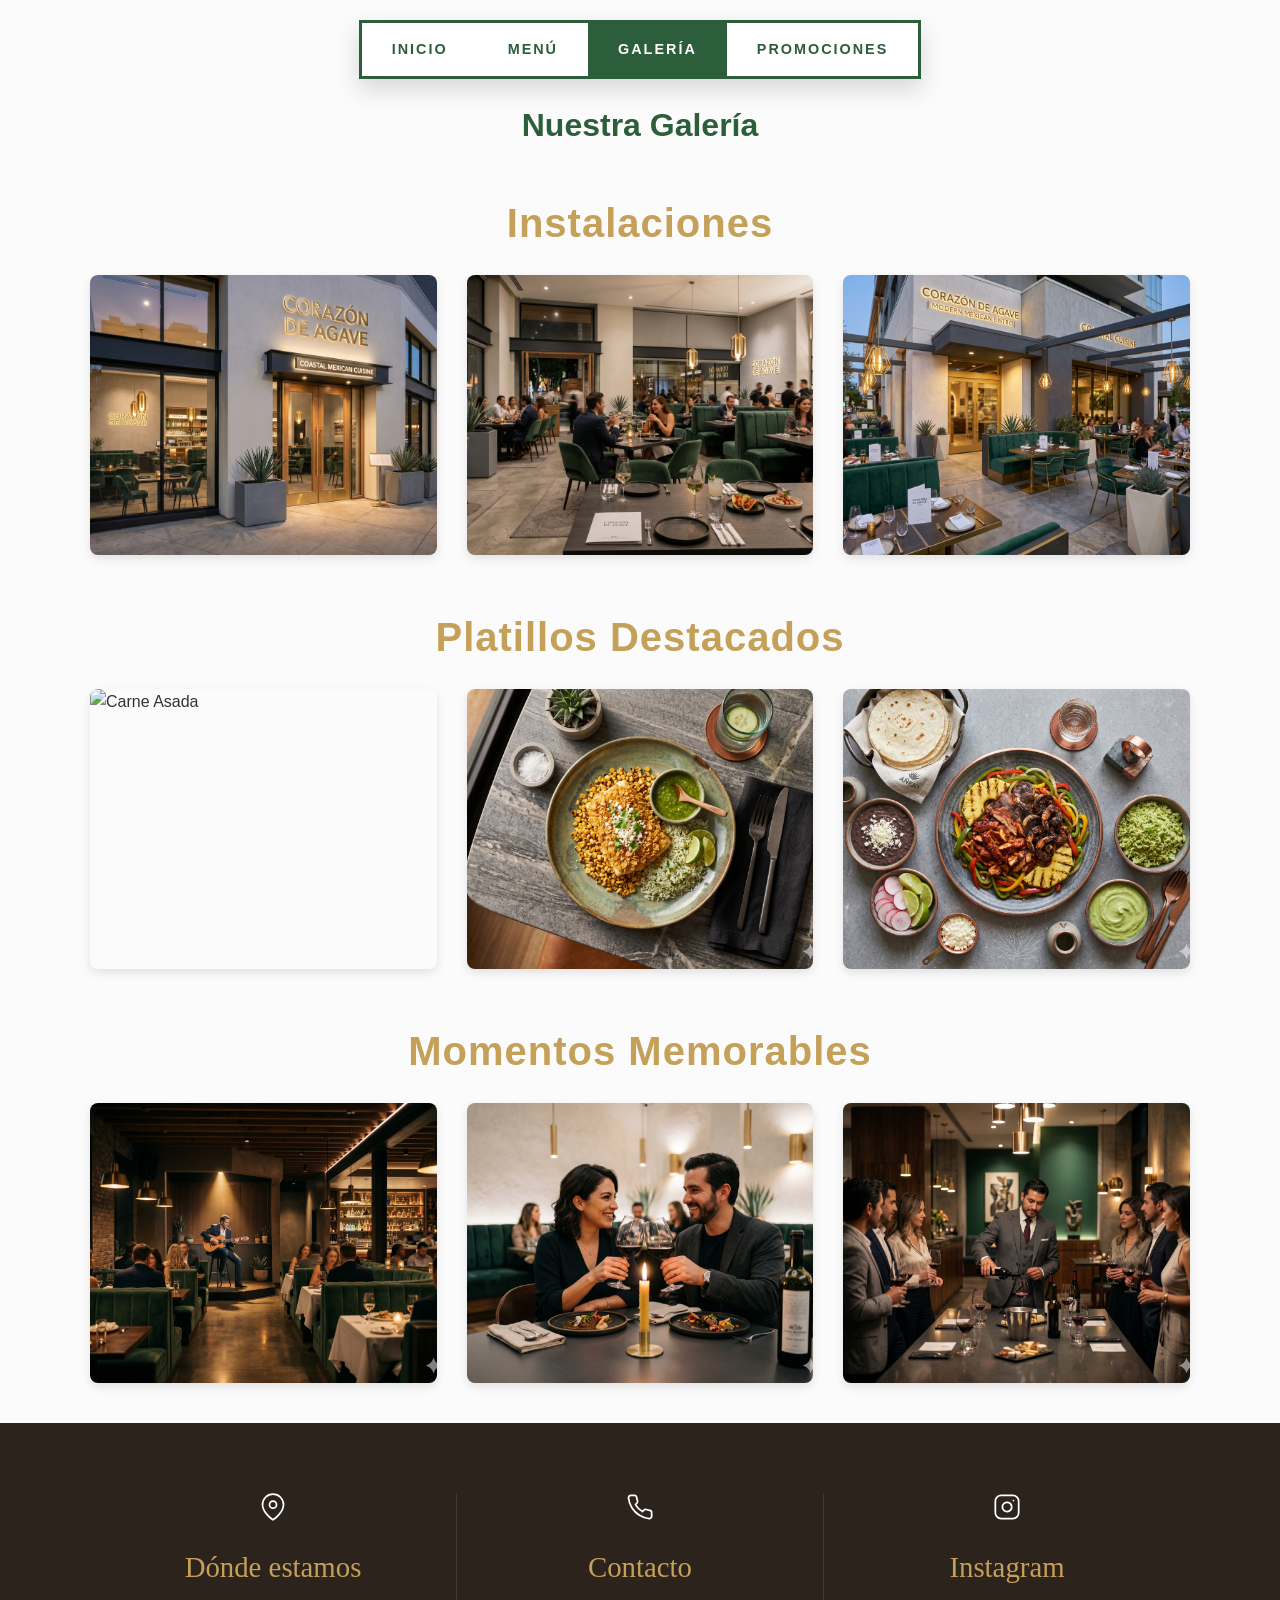
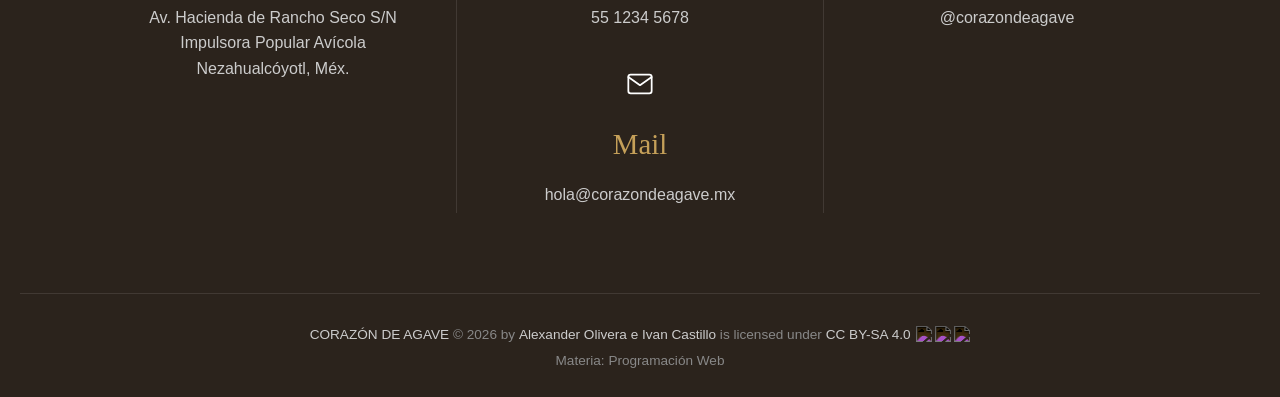
==== commit b8a71bc8: "Actualizacion de menu, footer, diseño responsivo, links y licencias" ====
--- a/inedex de navegacion/galeria.html
+++ b/inedex de navegacion/galeria.html
@@ -4,7 +4,7 @@
     <meta charset="UTF-8">
     <meta name="viewport" content="width=device-width, initial-scale=1.0">
     <meta name="description" content="Galería del Restaurante Corazón de Agave. Conoce nuestras instalaciones, platillos destacados y eventos especiales.">
-    <meta name="author" content="Resendiz Olivera e Ivan">
+    <meta name="author" content="Alexander e Ivan">
     
     <title>Corazón de Agave | Galería</title>
     
@@ -16,7 +16,7 @@
         <nav class="nav-principal">
             <ul class="nav-links">
                 <li><a href="../index.html">Inicio</a></li>
-                <li><a href="../inedex de navegacion/menu.html">Menú Comida</a></li>
+                <li><a href="../inedex de navegacion/menu.html">Menú</a></li>
                 <li><a href="../inedex de navegacion/galeria.html" class="btn-destacado">Galería</a></li>
                 <li><a href="../inedex de navegacion/promociones.html">Promociones</a></li>
             </ul>
@@ -114,10 +114,94 @@
         </section>
     </main>
 
-    <footer>
-        <p>&copy; 2026 Restaurante Corazón de Agave. Todos los derechos reservados.</p>
-        <p>Desarrollado por: Resendiz Olivera e Ivan | Materia: Programación Web</p>
-    </footer>
+
+<!-- Botón Volver Arriba -->
+    <button id="btn-volver-arriba" class="btn-volver-arriba" aria-label="Volver al inicio">
+        <!-- Icono de flecha minimalista SVG -->
+        <svg xmlns="http://www.w3.org/2000/svg" viewBox="0 0 24 24" fill="none" stroke="currentColor" stroke-width="1.5" stroke-linecap="round" stroke-linejoin="round"><polyline points="18 15 12 9 6 15"></polyline></svg>
+    </button>
+
+<script>
+        // Lógica para el botón "Volver Arriba"
+        const btnVolverArriba = document.getElementById("btn-volver-arriba");
+
+        // Detecta cuando el usuario hace scroll
+        window.addEventListener("scroll", () => {
+            // Si baja más de 300 píxeles, muestra el botón
+            if (window.scrollY > 300) {
+                btnVolverArriba.classList.add("mostrar");
+            } else {
+                // Si está hasta arriba, ocúltalo
+                btnVolverArriba.classList.remove("mostrar");
+            }
+        });
+
+        // Detecta el clic en el botón
+        btnVolverArriba.addEventListener("click", () => {
+            // Lleva la pantalla hasta el tope con un deslizamiento suave
+            window.scrollTo({
+                top: 0,
+                behavior: "smooth"
+            });
+        });
+    </script>
+
+<!--PIE DE PÁGINA-->
+<footer class="footer-elegante">
+        <div class="footer-columnas">
+            
+            <!-- Columna 1: Ubicación -->
+            <div class="footer-col">
+                <div class="icono-footer">
+                    <svg xmlns="http://www.w3.org/2000/svg" viewBox="0 0 24 24" fill="none" stroke="currentColor" stroke-width="1.5" stroke-linecap="round" stroke-linejoin="round"><path d="M21 10c0 7-9 13-9 13s-9-6-9-13a9 9 0 0 1 18 0z"></path><circle cx="12" cy="10" r="3"></circle></svg>
+                </div>
+                <h4 class="footer-titulo">Dónde estamos</h4>
+                <p>
+                    <a href="https://www.google.com/maps/search/?api=1&query=Av.+Hacienda+de+Rancho+Seco+S%2FN,+Impulsora+Popular+Avícola,+Nezahualcóyotl,+Méx." target="_blank" class="link-footer">
+                        Av. Hacienda de Rancho Seco S/N<br>Impulsora Popular Avícola<br>Nezahualcóyotl, Méx.
+                    </a>
+                </p>
+            </div>
+
+            <!-- Columna 2: Contacto -->
+            <div class="footer-col col-centro">
+                <div class="icono-footer">
+                    <svg xmlns="http://www.w3.org/2000/svg" viewBox="0 0 24 24" fill="none" stroke="currentColor" stroke-width="1.5" stroke-linecap="round" stroke-linejoin="round"><path d="M22 16.92v3a2 2 0 0 1-2.18 2 19.79 19.79 0 0 1-8.63-3.07 19.5 19.5 0 0 1-6-6 19.79 19.79 0 0 1-3.07-8.67A2 2 0 0 1 4.11 2h3a2 2 0 0 1 2 1.72 12.84 12.84 0 0 0 .7 2.81 2 2 0 0 1-.45 2.11L8.09 9.91a16 16 0 0 0 6 6l1.27-1.27a2 2 0 0 1 2.11-.45 12.84 12.84 0 0 0 2.81.7A2 2 0 0 1 22 16.92z"></path></svg>
+                </div>
+                <h4 class="footer-titulo">Contacto</h4>
+                <p><a href="tel:+525512345678" class="link-footer">55 1234 5678</a></p>
+                
+                <div class="icono-footer margen-top">
+                    <svg xmlns="http://www.w3.org/2000/svg" viewBox="0 0 24 24" fill="none" stroke="currentColor" stroke-width="1.5" stroke-linecap="round" stroke-linejoin="round"><path d="M4 4h16c1.1 0 2 .9 2 2v12c0 1.1-.9 2-2 2H4c-1.1 0-2-.9-2-2V6c0-1.1.9-2 2-2z"></path><polyline points="22,6 12,13 2,6"></polyline></svg>
+                </div>
+                <h4 class="footer-titulo">Mail</h4>
+                <p><a href="mailto:hola@corazondeagave.mx" class="link-footer">hola@corazondeagave.mx</a></p>
+            </div>
+
+            <!-- Columna 3: Redes -->
+            <div class="footer-col">
+                <div class="icono-footer">
+                    <svg xmlns="http://www.w3.org/2000/svg" viewBox="0 0 24 24" fill="none" stroke="currentColor" stroke-width="1.5" stroke-linecap="round" stroke-linejoin="round"><rect x="2" y="2" width="20" height="20" rx="5" ry="5"></rect><path d="M16 11.37A4 4 0 1 1 12.63 8 4 4 0 0 1 16 11.37z"></path><line x1="17.5" y1="6.5" x2="17.51" y2="6.5"></line></svg>
+                </div>
+                <h4 class="footer-titulo">Instagram</h4>
+                <p><a href="https://www.instagram.com/corazondeagave" target="_blank" class="link-footer">@corazondeagave</a></p>
+            </div>
+            
+        </div>
+
+<!-- Créditos y Licencia -->
+<div class="footer-creditos">
+            <p style="display: flex; align-items: center; justify-content: center; flex-wrap: wrap;">
+                <a href="https://github.com/AlexanderOlivera/Proyecto-Final-Web1" class="link-footer">CORAZÓN DE AGAVE</a> &nbsp;© 2026 by&nbsp; 
+                <a href="https://github.com/AlexanderOlivera" class="link-footer">Alexander Olivera e Ivan Castillo</a> &nbsp;is licensed under&nbsp; 
+                <a href="https://creativecommons.org/licenses/by-sa/4.0/" class="link-footer" target="_blank">CC BY-SA 4.0</a>
+                
+                <img src="https://mirrors.creativecommons.org/presskit/icons/cc.svg" alt="CC" style="max-width: 1.2em; max-height:1.2em; margin-left: 0.4em; filter: invert(1);">
+                <img src="https://mirrors.creativecommons.org/presskit/icons/by.svg" alt="BY" style="max-width: 1.2em; max-height:1.2em; margin-left: 0.2em; filter: invert(1);">
+                <img src="https://mirrors.creativecommons.org/presskit/icons/sa.svg" alt="SA" style="max-width: 1.2em; max-height:1.2em; margin-left: 0.2em; filter: invert(1);">
+            </p>
+            <p>Materia: Programación Web</p>
+        </div>
 
 </body>
 </html>
--- a/css/estilos.css
+++ b/css/estilos.css
@@ -1,6 +1,4 @@
 /* =========================================================
-   HOJA DE ESTILOS - CORAZÓN DE AGAVE
-   =========================================================
    ÍNDICE:
    1. Configuración Global y Variables
    2. Estructura Base (Main, Footer)
@@ -9,6 +7,7 @@
    5. Componentes Reutilizables (Títulos, Botones, Textos)
    6. Tarjetas de Menú y Galería (Grid y Overlay)
    7. Secciones Específicas (Equipo, Comentarios, Reservas)
+   8. Diseño Responsivo (MÓVILES Y TABLETAS)
    ========================================================= */
 
 /* =========================================
@@ -135,7 +134,7 @@
 }
 
 /* =========================================
-   4. SLIDER PRINCIPAL (HERO)
+   4. SLIDER PRINCIPAL
    ========================================= */
 .slider-contenedor {
     position: relative;
@@ -235,6 +234,12 @@
     margin-bottom: 40px;
     font-size: 2rem;
     color: var(--color-acento);
+}
+
+/* Aumento de tamaño para los títulos de sección (H3) */
+main section h3 {
+    font-size: 2.5rem; 
+    letter-spacing: 1px; 
 }
 
 .texto-presentacion {
@@ -322,7 +327,7 @@
     overflow: hidden; 
     cursor: pointer;
     box-shadow: 0 4px 10px rgba(0,0,0,0.1);
-    height: 280px; /* <--- CORRECCIÓN DE ALTURA PARA EVITAR IMÁGENES ALARGADAS */
+    height: 280px; 
 }
 
 .galeria-item img {
@@ -355,12 +360,18 @@
     transition: transform 0.4s ease; 
 }
 
-.galeria-item:hover img { transform: scale(1.1); }
-.galeria-item:hover .galeria-overlay { opacity: 1; }
-.galeria-item:hover .galeria-overlay p { transform: translateY(0); }
-
-/* =========================================
-   7. SECCIONES ESPECÍFICAS (INICIO)
+.galeria-item:hover img { 
+    transform: scale(1.1); 
+}
+.galeria-item:hover .galeria-overlay { 
+    opacity: 1; 
+}
+.galeria-item:hover .galeria-overlay p { 
+    transform: translateY(0); 
+}
+
+/* =========================================
+   7. SECCIONES INICIO
    ========================================= */
 
 /* --- Equipo --- */
@@ -382,8 +393,12 @@
     border: 4px solid var(--color-dorado);
 }
 
-.tarjeta-equipo h4 { color: var(--color-acento); font-size: 1.2rem; }
-.tarjeta-equipo p { color: #777; font-size: 0.9rem; font-weight: bold; text-transform: uppercase;}
+.tarjeta-equipo h4 { 
+    color: var(--color-acento); font-size: 1.2rem; 
+}
+.tarjeta-equipo p { 
+    color: #777; font-size: 0.9rem; font-weight: bold; text-transform: uppercase;
+}
 
 /* --- Galería Rápida (Inicio) --- */
 .grid-galeria-home {
@@ -402,7 +417,9 @@
     transition: transform 0.3s ease;
 }
 
-.grid-galeria-home img:hover { transform: scale(1.03); }
+.grid-galeria-home img:hover { 
+    transform: scale(1.03); 
+}
 
 /* --- Comentarios con Scroll --- */
 .seccion-comentarios {
@@ -420,9 +437,15 @@
     margin: 0 auto;
 }
 
-.scroll-comentarios::-webkit-scrollbar { height: 10px; }
-.scroll-comentarios::-webkit-scrollbar-track { background: rgba(255,255,255,0.2); border-radius: 10px; }
-.scroll-comentarios::-webkit-scrollbar-thumb { background: var(--color-acento); border-radius: 10px; }
+.scroll-comentarios::-webkit-scrollbar { 
+    height: 10px; 
+}
+.scroll-comentarios::-webkit-scrollbar-track { 
+    background: rgba(255,255,255,0.2); border-radius: 10px; 
+}
+.scroll-comentarios::-webkit-scrollbar-thumb { 
+    background: var(--color-acento); border-radius: 10px; 
+}
 
 .tarjeta-comentario {
     background-color: #ffffff;
@@ -492,9 +515,13 @@
     outline: none;
 }
 
-.input-reserva:focus { border-color: var(--color-acento); }
-
-.boton-reserva-container { justify-content: flex-end; }
+.input-reserva:focus { 
+    border-color: var(--color-acento); 
+}
+
+.boton-reserva-container { 
+    justify-content: flex-end; 
+}
 
 .btn-reservar {
     background-color: #ffffff;
@@ -512,4 +539,241 @@
     background-color: var(--color-acento);
     color: #ffffff;
     border-color: var(--color-acento);
-}+}
+
+/* =========================================
+   BOTÓN VOLVER ARRIBA
+   ========================================= */
+.btn-volver-arriba {
+    position: fixed;
+    bottom: 30px;
+    right: 30px;
+    width: 50px;
+    height: 50px;
+    background-color: #ffffff;
+    color: #333333;
+    border: none;
+    border-radius: 50%; /* Lo hace un círculo perfecto */
+    box-shadow: 0 4px 15px rgba(0, 0, 0, 0.15); /* Sombra elegante */
+    cursor: pointer;
+    display: flex;
+    align-items: center;
+    justify-content: center;
+    z-index: 1000; /* Asegura que siempre esté por encima del contenido */
+    
+    /* Configuración para la animación de entrada */
+    opacity: 0;
+    visibility: hidden;
+    transform: translateY(20px); /* Empieza un poco más abajo */
+    transition: all 0.3s ease;
+}
+
+.btn-volver-arriba svg {
+    width: 24px;
+    height: 24px;
+}
+
+/* Efecto hover: dorado brillante y ligero salto */
+.btn-volver-arriba:hover {
+    background-color: var(--color-dorado);
+    color: #ffffff;
+    transform: translateY(-5px) scale(1.05); 
+}
+
+/* Esta clase se agrega con JavaScript cuando el usuario baja la pantalla */
+.btn-volver-arriba.mostrar {
+    opacity: 1;
+    visibility: visible;
+    transform: translateY(0); /* Sube a su posición original */
+}
+
+/* Ajuste para que no estorbe en las pantallas de celulares */
+@media (max-width: 768px) {
+    .btn-volver-arriba {
+        bottom: 20px;
+        right: 20px;
+        width: 45px;
+        height: 45px;
+    }
+}
+
+/* =========================================
+   PIE DE PÁGINA 
+   ========================================= */
+.footer-elegante {
+    background-color: #2b231c; /* Tono café muy oscuro para dar contraste */
+    color: #ffffff;
+    padding: 70px 20px 20px 20px;
+    margin-top: auto;
+    text-align: center;
+}
+
+.footer-columnas {
+    display: flex;
+    flex-wrap: wrap; /* Permite que las columnas se acomoden en pantallas pequeñas */
+    justify-content: center;
+    max-width: 1100px;
+    margin: 0 auto 50px auto;
+}
+
+.footer-col {
+    flex: 1;
+    min-width: 250px;
+    padding: 0 30px;
+    margin-bottom: 30px;
+}
+
+/* Líneas separadoras sutiles para la columna del centro */
+.col-centro {
+    border-left: 1px solid rgba(255, 255, 255, 0.1);
+    border-right: 1px solid rgba(255, 255, 255, 0.1);
+}
+
+.icono-footer svg {
+    width: 28px;
+    height: 28px;
+    color: #ffffff;
+    margin-bottom: 15px;
+}
+
+.footer-titulo {
+    font-family: Georgia, serif; /* Tipografía elegante para coincidir con la referencia */
+    font-size: 1.8rem;
+    font-weight: normal;
+    color: var(--color-dorado);
+    margin-bottom: 15px;
+}
+
+.footer-col p {
+    font-size: 1rem;
+    color: #cccccc;
+    line-height: 1.6;
+}
+
+.margen-top {
+    margin-top: 40px;
+}
+
+.footer-creditos {
+    border-top: 1px solid rgba(255, 255, 255, 0.1);
+    padding-top: 25px;
+}
+
+.footer-creditos p {
+    font-size: 0.85rem;
+    color: #888888;
+    margin: 5px 0;
+}
+
+/* =========================================
+   ESTILOS DE ENLACES DEL FOOTER
+   ========================================= */
+
+/* Forzamos el color gris y quitamos el subrayado en todos los estados del enlace */
+.link-footer,
+.link-footer:link,
+.link-footer:visited,
+.link-footer:active {
+    color: #cccccc; /* Color gris original que combina con el texto */
+    text-decoration: none; /* Quita la línea de abajo predeterminada */
+    transition: color 0.3s ease; /* Hace que el cambio de color sea suave */
+}
+
+/* Solo cambiamos al verde agave cuando el cursor pasa por encima */
+.link-footer:hover {
+    color: var(--color-acento); /* Verde agave */
+}
+
+/* =========================================================
+   8. DISEÑO RESPONSIVO (MÓVILES Y TABLETAS)
+   ========================================================= */
+
+/* --- TABLETAS (Pantallas medianas hasta 992px) --- */
+@media (max-width: 992px) {
+    .titulo-hero { font-size: 3rem; }
+    main { padding: 100px 30px 40px 30px; }
+    .seccion-info { padding: 60px 30px; }
+    .grid-menu { grid-template-columns: repeat(auto-fit, minmax(250px, 1fr)); }
+}
+
+/* --- TELÉFONOS (Pantallas pequeñas hasta 768px) --- */
+@media (max-width: 768px) {
+    
+    /* 1. Menú de Navegación */
+    .nav-links {
+        flex-wrap: wrap; /* Permite que el menú se divida en dos líneas si no cabe */
+        justify-content: center;
+    }
+    .nav-links a {
+        padding: 10px 15px; 
+        font-size: 0.8rem;
+    }
+
+    /* 2. Slider y Textos Principales */
+    .logo-hero { width: 220px; margin-top: 30%; margin-bottom: -15px; }
+    .titulo-hero { font-size: 2.2rem; letter-spacing: 2px; }
+    .subtitulo-hero { font-size: 1.1rem; }
+    
+    /* Flechas del slider más pequeñas para no estorbar en el celular */
+    .slider-btn { font-size: 2rem; padding: 10px; }
+    .btn-izq { left: 5px; }
+    .btn-der { right: 5px; }
+
+    /* 3. Ajuste de Márgenes y Títulos Globales */
+    main { padding: 140px 20px 40px 20px; } /* Más espacio arriba por el menú apilado */
+    .seccion-info { padding: 40px 20px; }
+    .titulo-seccion { font-size: 1.8rem; margin-bottom: 30px; }
+    main section h3 { font-size: 1.8rem; }
+    .titulo-elegante { font-size: 2rem; }
+    .texto-presentacion { font-size: 1.1rem; text-align: justify; }
+
+    /* 4. Cuadrículas: Todo a 1 sola columna vertical */
+    .grid-menu, 
+    .grid-equipo, 
+    .grid-galeria-home {
+        grid-template-columns: 1fr; 
+        gap: 20px;
+    }
+
+    /* 5. Comentarios */
+    .tarjeta-comentario {
+        flex: 0 0 280px; /* Tarjetas más angostas para celulares */
+        padding: 25px;
+    }
+    .comillas { font-size: 3.5rem; }
+
+    /* 6. Formulario de Reserva */
+    .formulario-reserva { grid-template-columns: 1fr; }
+    .boton-reserva-container { justify-content: center; margin-top: 10px; }
+    .btn-reservar { width: 100%; } /* El botón ocupa todo el ancho */
+
+    /* 7. Footer */
+    .footer-elegante { padding: 40px 20px 20px 20px; }
+    .footer-col { padding: 0 10px; margin-bottom: 20px; }
+    
+    /* Cambia las líneas separadoras del contacto de verticales a horizontales */
+    .col-centro {
+        border-left: none;
+        border-right: none;
+        border-top: 1px solid rgba(255, 255, 255, 0.1);
+        border-bottom: 1px solid rgba(255, 255, 255, 0.1);
+        padding: 30px 0;
+        margin: 15px 0 30px 0;
+    }
+}
+
+/* --- TELÉFONOS MUY PEQUEÑOS (hasta 480px) --- */
+@media (max-width: 480px) {
+    .nav-links a { padding: 8px 10px; font-size: 0.75rem; }
+    .titulo-hero { font-size: 1.8rem; }
+}
+
+@media (max-width: 800px) {
+    .col-centro {
+        border-left: none;
+        border-right: none;
+        border-top: 1px solid rgba(255, 255, 255, 0.1);
+        border-bottom: 1px solid rgba(255, 255, 255, 0.1);
+        padding: 40px 20px;
+    }
+}
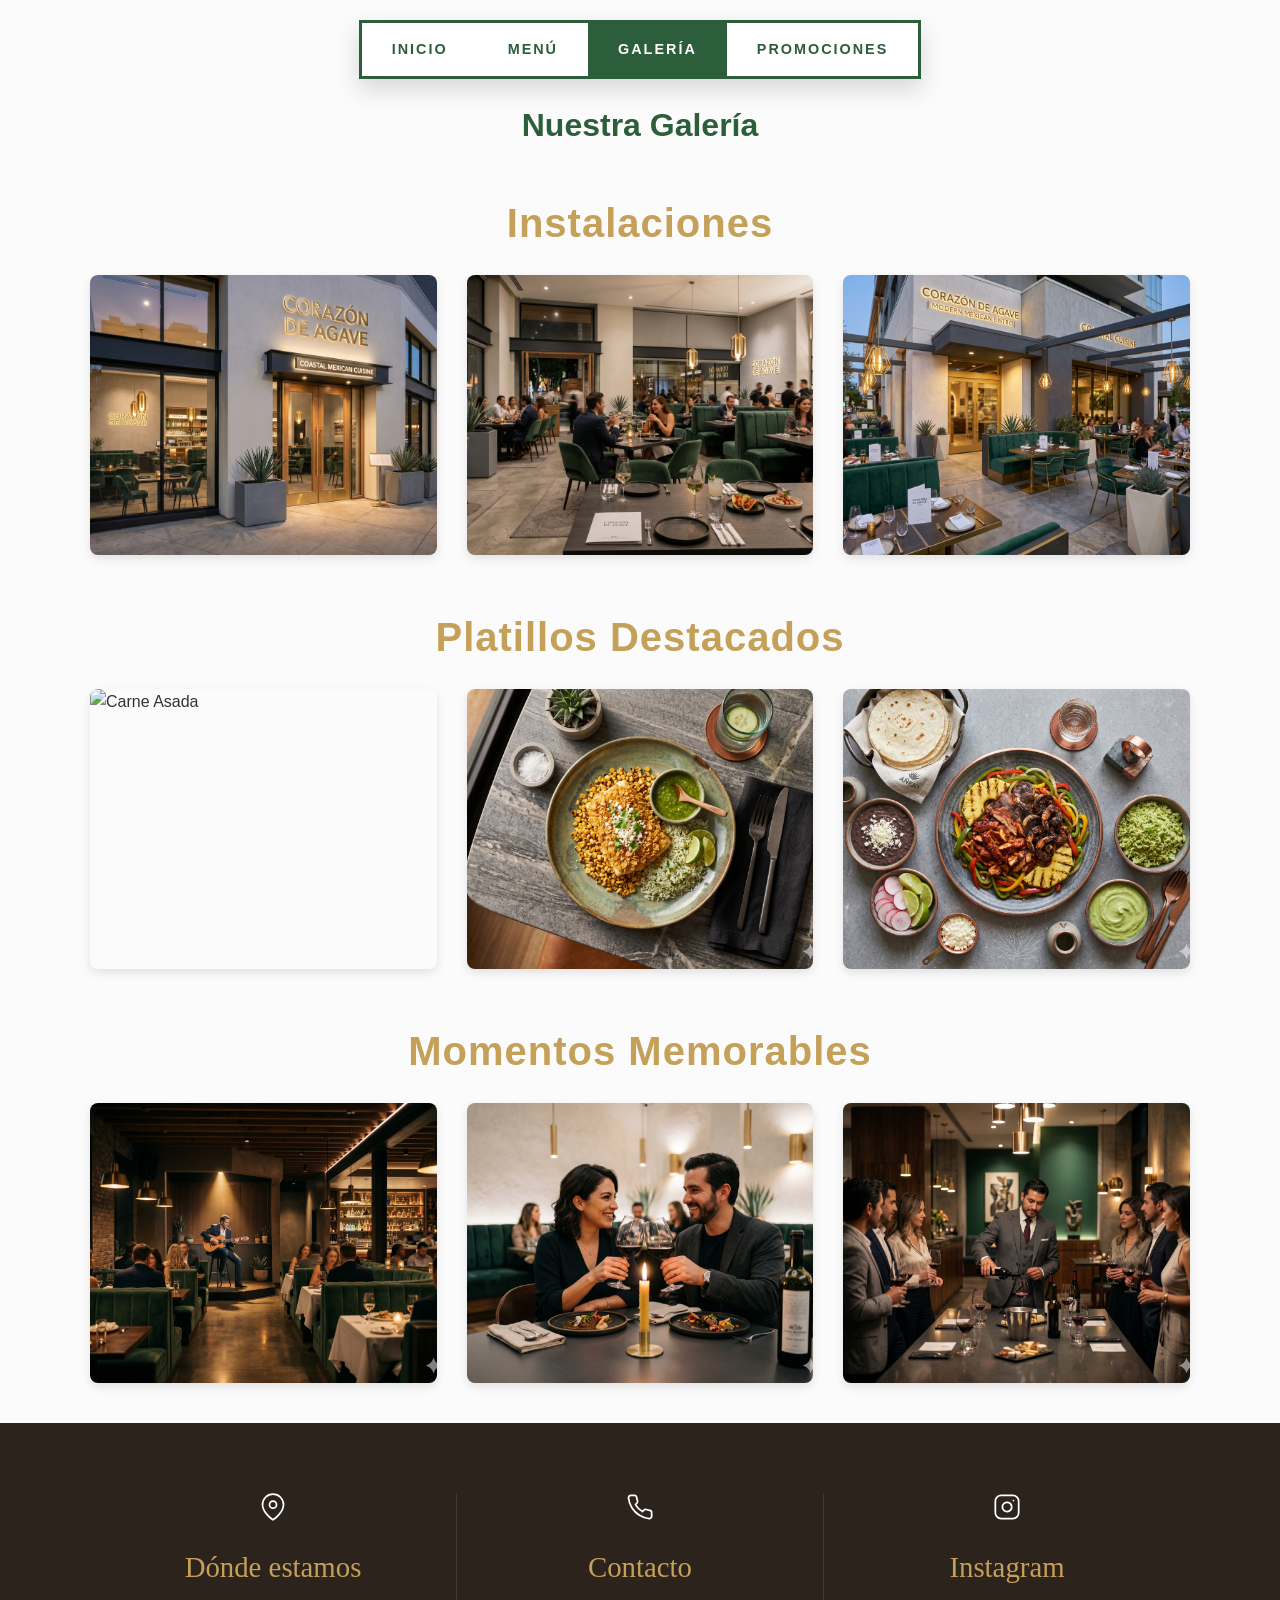
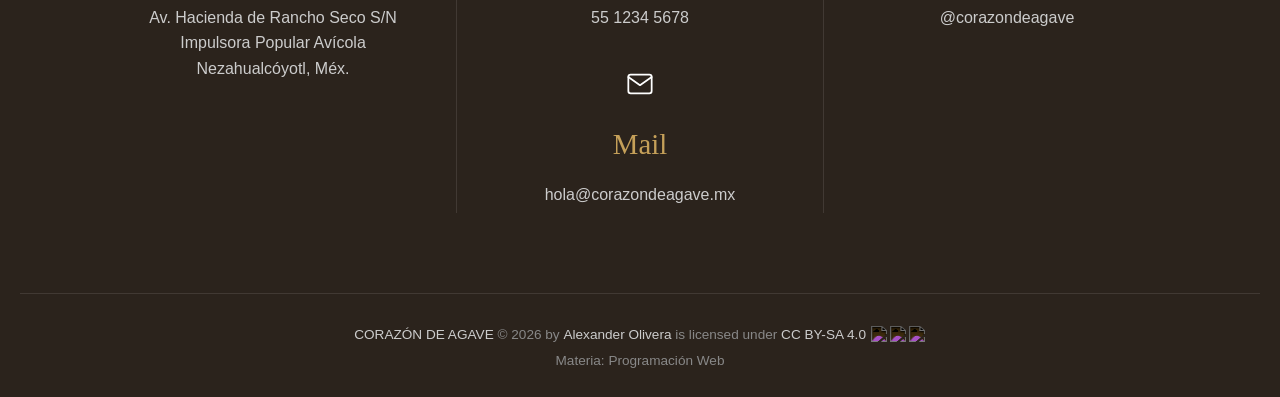
==== commit f37e932b: "Actualizar galeria.html" ====
--- a/inedex de navegacion/galeria.html
+++ b/inedex de navegacion/galeria.html
@@ -4,7 +4,7 @@
     <meta charset="UTF-8">
     <meta name="viewport" content="width=device-width, initial-scale=1.0">
     <meta name="description" content="Galería del Restaurante Corazón de Agave. Conoce nuestras instalaciones, platillos destacados y eventos especiales.">
-    <meta name="author" content="Alexander e Ivan">
+    <meta name="author" content="Alexander Josue Resendiz Olivera">
     
     <title>Corazón de Agave | Galería</title>
     
@@ -193,7 +193,7 @@
 <div class="footer-creditos">
             <p style="display: flex; align-items: center; justify-content: center; flex-wrap: wrap;">
                 <a href="https://github.com/AlexanderOlivera/Proyecto-Final-Web1" class="link-footer">CORAZÓN DE AGAVE</a> &nbsp;© 2026 by&nbsp; 
-                <a href="https://github.com/AlexanderOlivera" class="link-footer">Alexander Olivera e Ivan Castillo</a> &nbsp;is licensed under&nbsp; 
+                <a href="https://github.com/AlexanderOlivera" class="link-footer">Alexander Olivera</a> &nbsp;is licensed under&nbsp; 
                 <a href="https://creativecommons.org/licenses/by-sa/4.0/" class="link-footer" target="_blank">CC BY-SA 4.0</a>
                 
                 <img src="https://mirrors.creativecommons.org/presskit/icons/cc.svg" alt="CC" style="max-width: 1.2em; max-height:1.2em; margin-left: 0.4em; filter: invert(1);">
